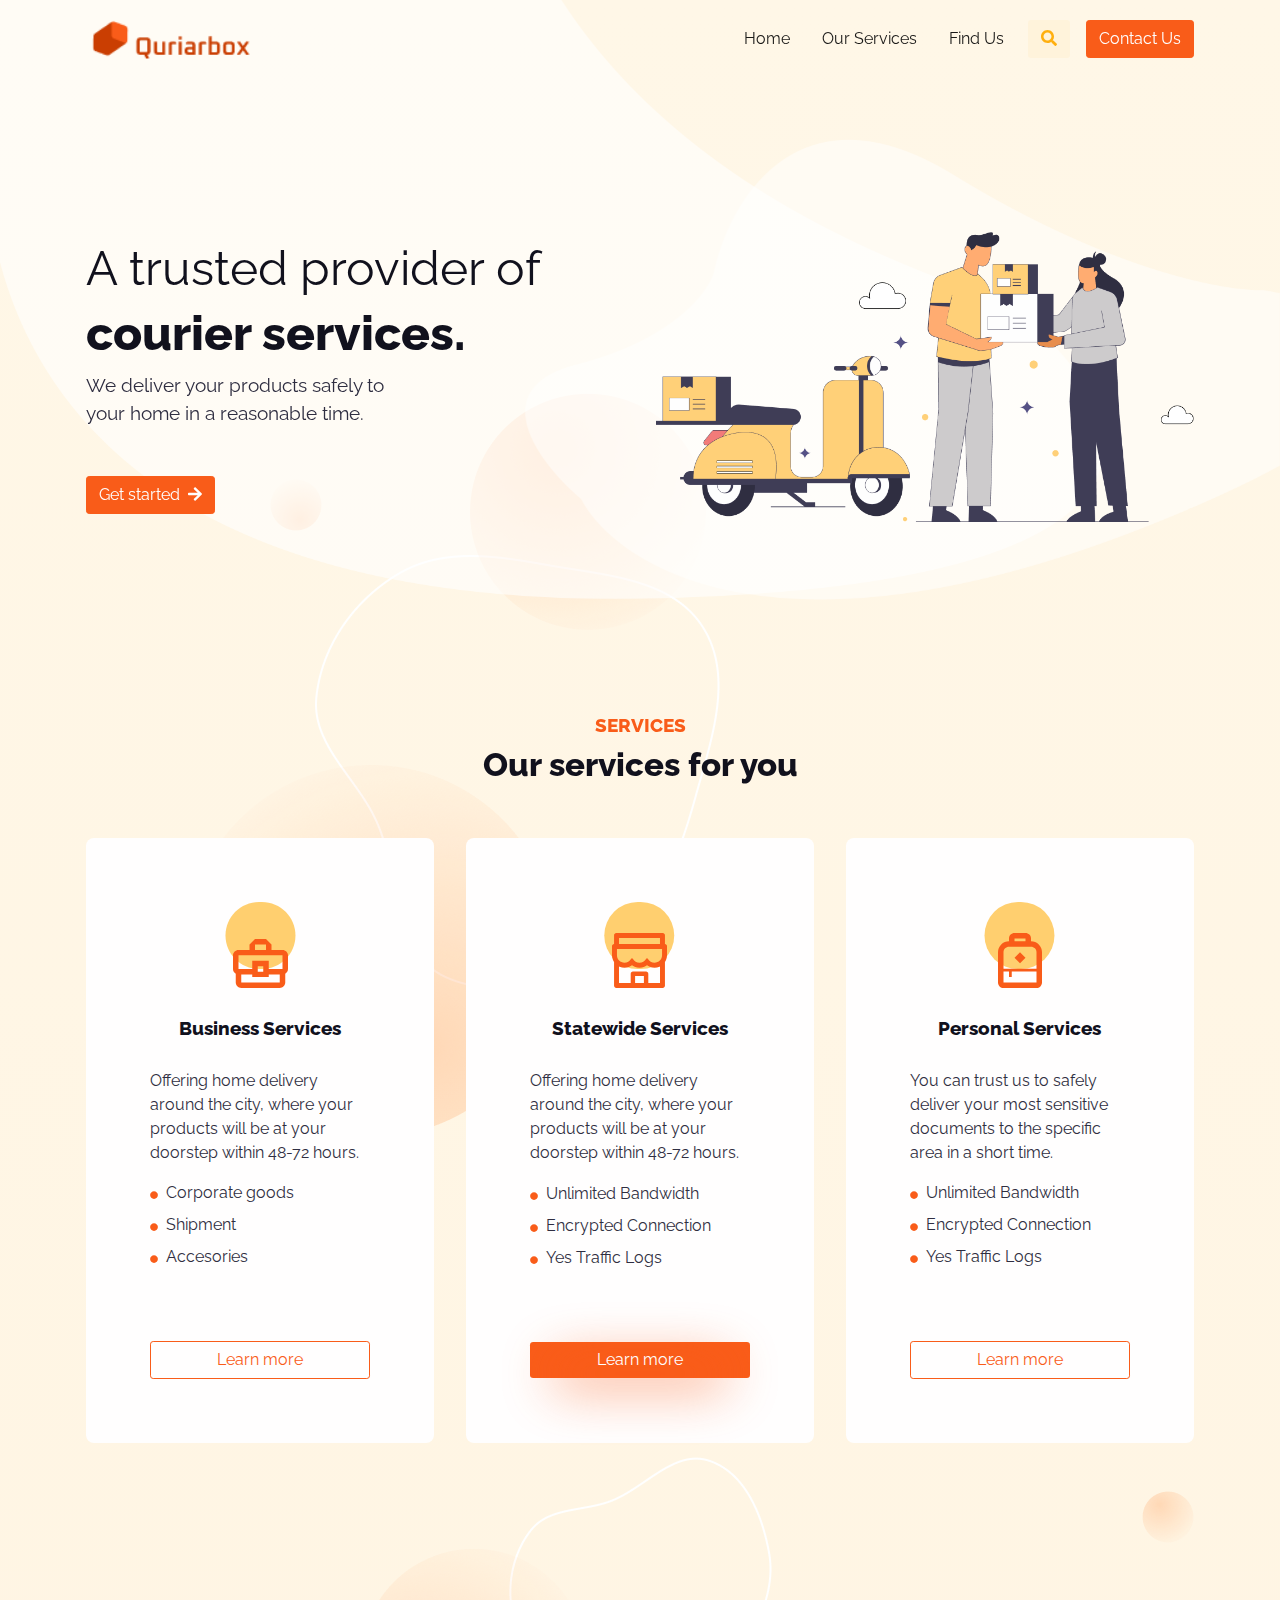
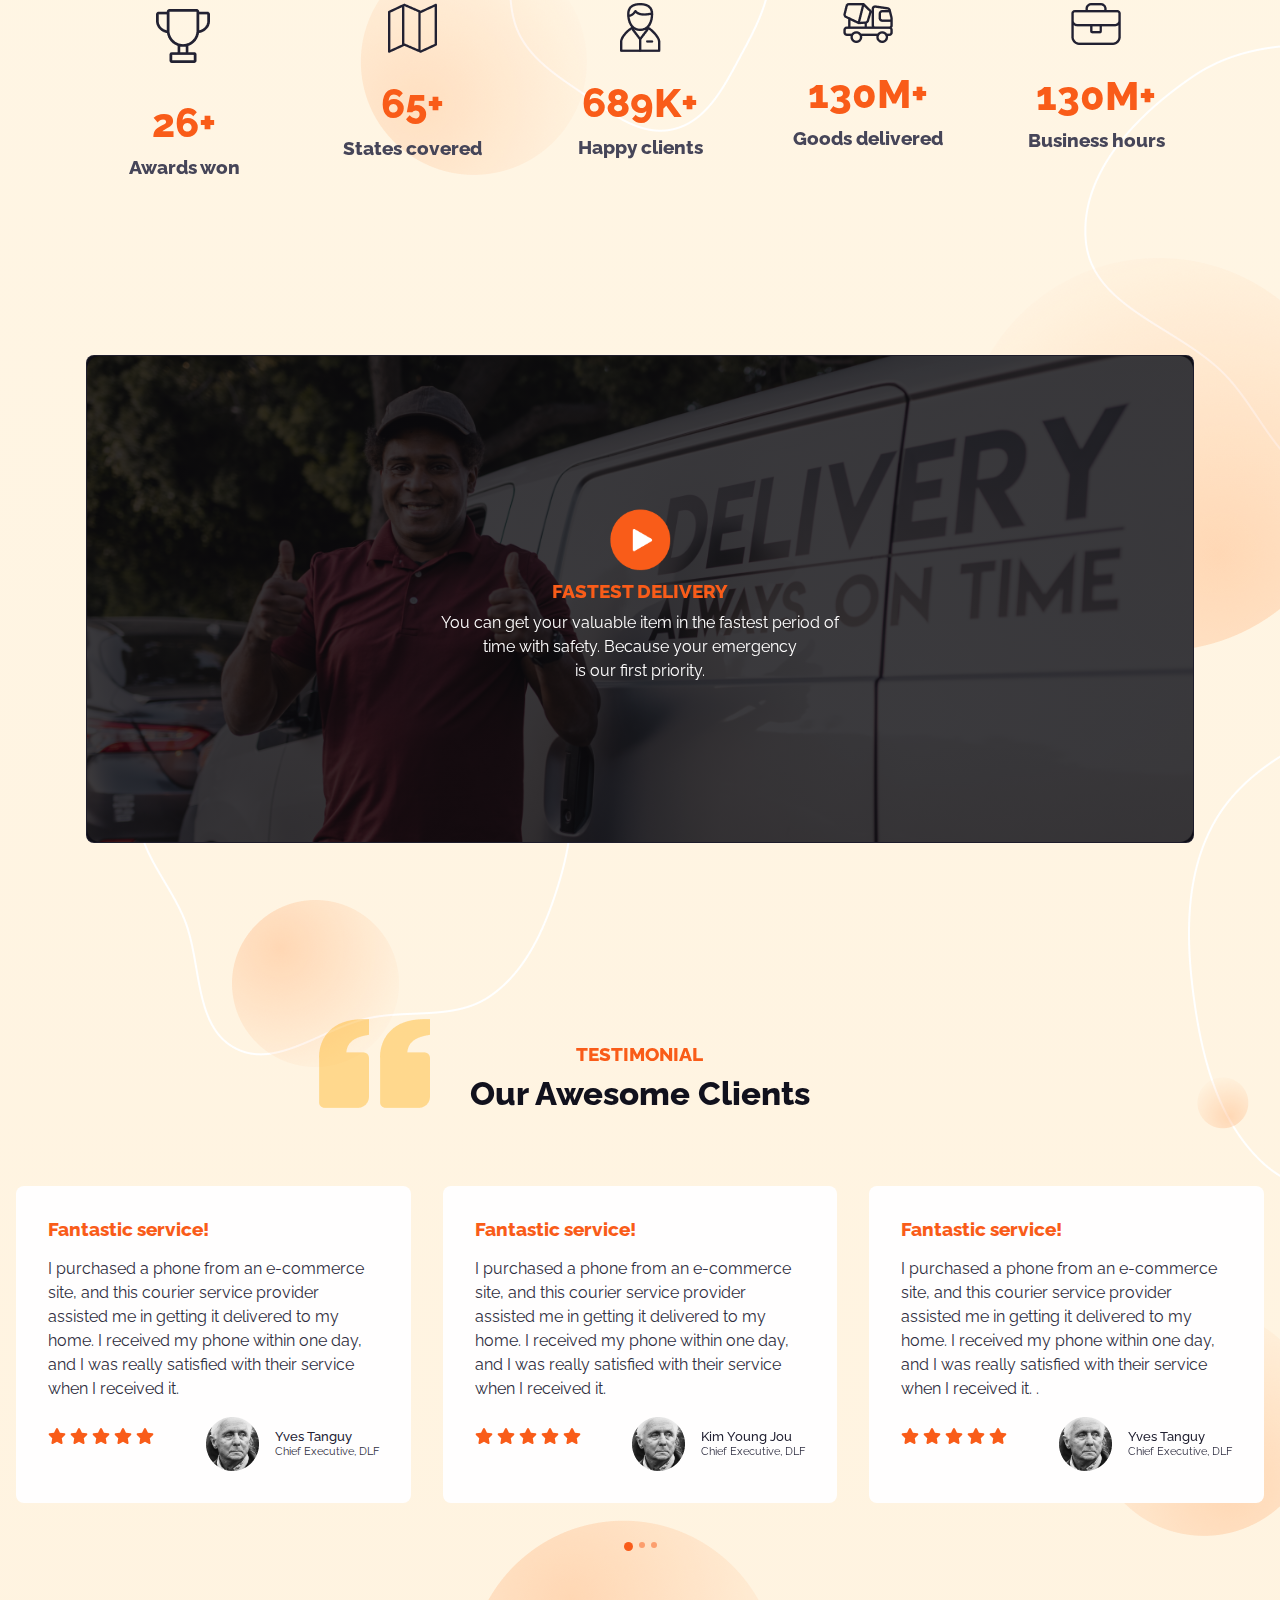
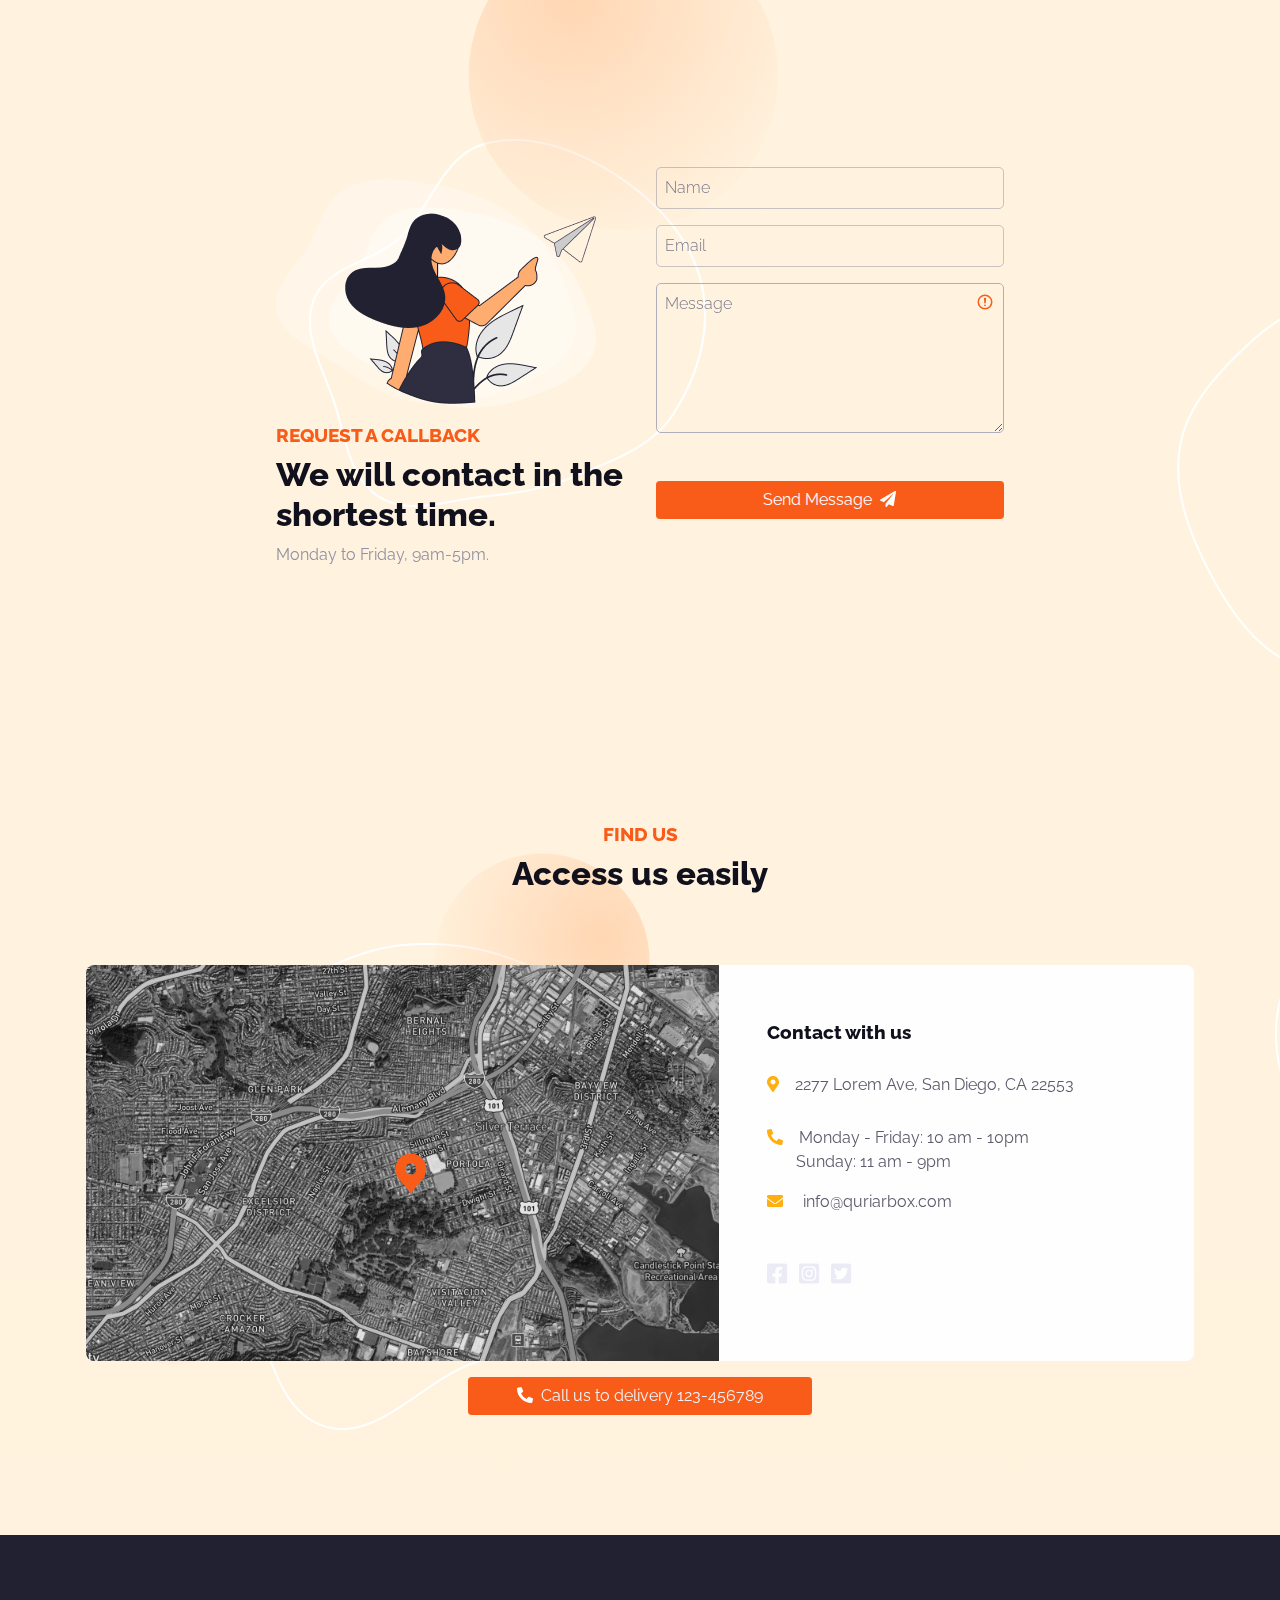
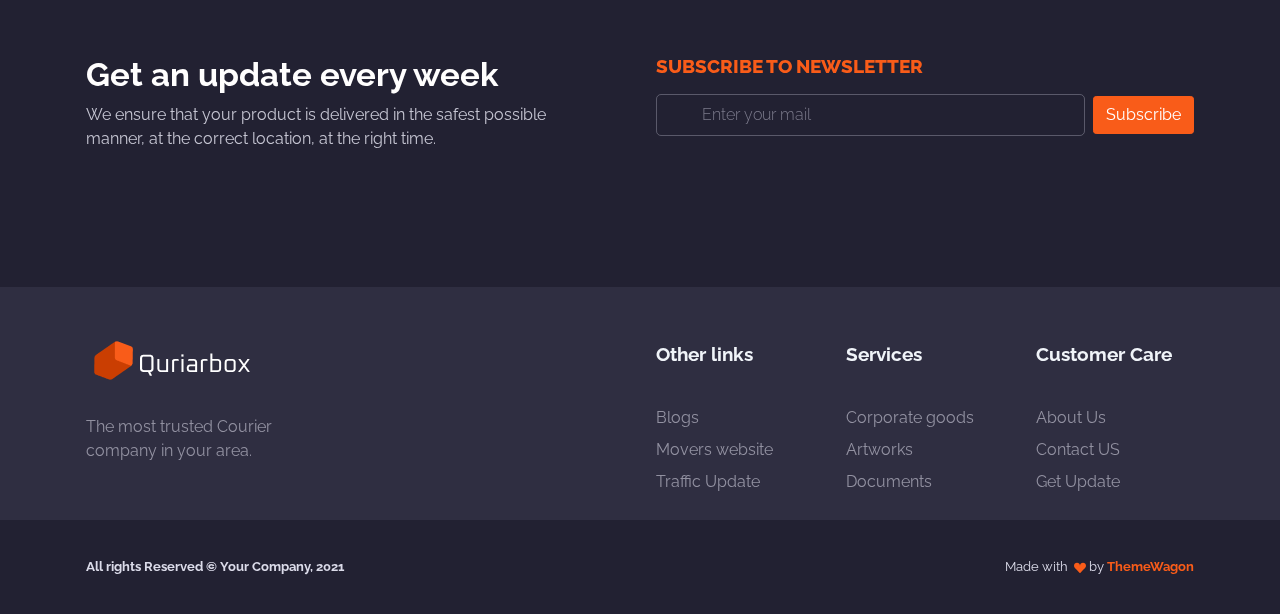
==== index.html @ c61509a2 "push" ====
<!DOCTYPE html>
<html lang="en-US" dir="ltr">

  <head>
    <meta charset="utf-8">
    <meta http-equiv="X-UA-Compatible" content="IE=edge">
    <meta name="viewport" content="width=device-width, initial-scale=1">


    <!-- ===============================================-->
    <!--    Document Title-->
    <!-- ===============================================-->
    <title>courier | Landing, Responsive &amp; Business Templatee</title>


    <!-- ===============================================-->
    <!--    Favicons-->
    <!-- ===============================================-->
    <link rel="apple-touch-icon" sizes="180x180" href="assets/img/favicons/apple-touch-icon.png">
    <link rel="icon" type="image/png" sizes="32x32" href="assets/img/favicons/favicon-32x32.png">
    <link rel="icon" type="image/png" sizes="16x16" href="assets/img/favicons/favicon-16x16.png">
    <link rel="shortcut icon" type="image/x-icon" href="assets/img/favicons/favicon.ico">
    <link rel="manifest" href="assets/img/favicons/manifest.json">
    <meta name="msapplication-TileImage" content="assets/img/favicons/mstile-150x150.png">
    <meta name="theme-color" content="#ffffff">


    <!-- ===============================================-->
    <!--    Stylesheets-->
    <!-- ===============================================-->
    <link href="assets/css/theme.css" rel="stylesheet" />

  </head>


  <body>

    <!-- ===============================================-->
    <!--    Main Content-->
    <!-- ===============================================-->
    <main class="main" id="top">
      <nav class="navbar navbar-expand-lg navbar-light fixed-top py-3 d-block" data-navbar-on-scroll="data-navbar-on-scroll">
        <div class="container"><a class="navbar-brand" href="index.html"><img src="assets/img/gallery/logo.png" height="45" alt="logo" /></a>
          <button class="navbar-toggler" type="button" data-bs-toggle="collapse" data-bs-target="#navbarSupportedContent" aria-controls="navbarSupportedContent" aria-expanded="false" aria-label="Toggle navigation"><span class="navbar-toggler-icon"> </span></button>
          <div class="collapse navbar-collapse border-top border-lg-0 mt-4 mt-lg-0" id="navbarSupportedContent">
            <ul class="navbar-nav ms-auto pt-2 pt-lg-0 font-base">
              <li class="nav-item px-2"><a class="nav-link" aria-current="page" href="index.html">Home</a></li>
              <li class="nav-item px-2"><a class="nav-link" href="#services">Our Services</a></li>
              <li class="nav-item px-2"><a class="nav-link" href="#findUs">Find Us</a></li>
            </ul>
            <div class="dropdown d-none d-lg-block">
              <button class="btn bg-soft-warning ms-2" id="dropdownMenuButton1" type="submit" data-bs-toggle="dropdown" aria-expanded="false"><i class="fas fa-search text-warning"></i></button>
              <div class="dropdown-menu dropdown-menu-lg-end p-0 rounded" aria-labelledby="dropdownMenuButton1" style="top:55px">
                <form>
                  <input class="form-control border-200" type="search" placeholder="Search" aria-label="Search" style="background:#FDF1DF;" />
                </form>
              </div>
            </div><a class="btn btn-primary order-1 order-lg-0 ms-lg-3" href="#!">Contact Us</a>
            <form class="d-flex my-3 d-block d-lg-none">
              <input class="form-control me-2 border-200 bg-light" type="search" placeholder="Search" aria-label="Search" />
              <button class="btn btn-outline-primary" type="submit">Search</button>
            </form>
          </div>
        </div>
      </nav>
      <section class="py-xxl-10 pb-0" id="home">
        <div class="bg-holder bg-size" style="background-image:url(assets/img/gallery/hero-header-bg.png);background-position:top center;background-size:cover;">
        </div>
        <!--/.bg-holder-->

        <div class="container">
          <div class="row align-items-center">
            <div class="col-md-5 col-xl-6 col-xxl-7 order-0 order-md-1 text-end"><img class="pt-7 pt-md-0 w-100" src="assets/img/illustrations/hero.png" alt="hero-header" /></div>
            <div class="col-md-75 col-xl-6 col-xxl-5 text-md-start text-center py-8">
              <h1 class="fw-normal fs-6 fs-xxl-7">A trusted provider of </h1>
              <h1 class="fw-bolder fs-6 fs-xxl-7 mb-2">courier services.</h1>
              <p class="fs-1 mb-5">We deliver your products safely to <br />your home in a reasonable time. </p><a class="btn btn-primary me-2" href="#!" role="button">Get started<i class="fas fa-arrow-right ms-2"></i></a>
            </div>
          </div>
        </div>
      </section>


      <!-- ============================================-->
      <!-- <section> begin ============================-->
      <section class="py-7" id="services" container-xl="container-xl">

        <div class="container">
          <div class="row justify-content-center">
            <div class="col-md-8 col-lg-5 text-center mb-3">
              <h5 class="text-danger">SERVICES</h5>
              <h2>Our services for you</h2>
            </div>
          </div>
          <div class="row h-100 justify-content-center">
            <div class="col-md-4 pt-4 px-md-2 px-lg-3">
              <div class="card h-100 px-lg-5 card-span">
                <div class="card-body d-flex flex-column justify-content-around">
                  <div class="text-center pt-5"><img class="img-fluid" src="assets/img/icons/services-1.svg" alt="..." />
                    <h5 class="my-4">Business Services</h5>
                  </div>
                  <p>Offering home delivery around the city, where your products will be at your doorstep within 48-72 hours.</p>
                  <ul class="list-unstyled">
                    <li class="mb-2"><span class="me-2"><i class="fas fa-circle text-primary" style="font-size:.5rem"></i></span>Corporate goods
                    </li>
                    <li class="mb-2"><span class="me-2"><i class="fas fa-circle text-primary" style="font-size:.5rem"></i></span>Shipment
                    </li>
                    <li class="mb-2"><span class="me-2"><i class="fas fa-circle text-primary" style="font-size:.5rem"></i></span>Accesories
                    </li>
                  </ul>
                  <div class="text-center my-5">
                    <div class="d-grid">
                      <button class="btn btn-outline-danger" type="submit">Learn more </button>
                    </div>
                  </div>
                </div>
              </div>
            </div>
            <div class="col-md-4 pt-4 px-md-2 px-lg-3">
              <div class="card h-100 px-lg-5 card-span">
                <div class="card-body d-flex flex-column justify-content-around">
                  <div class="text-center pt-5"><img class="img-fluid" src="assets/img/icons/services-2.svg" alt="..." />
                    <h5 class="my-4">Statewide Services</h5>
                  </div>
                  <p>Offering home delivery around the city, where your products will be at your doorstep within 48-72 hours.</p>
                  <ul class="list-unstyled">
                    <li class="mb-2"><span class="me-2"><i class="fas fa-circle text-primary" style="font-size:.5rem"></i></span>Unlimited Bandwidth
                    </li>
                    <li class="mb-2"><span class="me-2"><i class="fas fa-circle text-primary" style="font-size:.5rem"></i></span>Encrypted Connection
                    </li>
                    <li class="mb-2"><span class="me-2"><i class="fas fa-circle text-primary" style="font-size:.5rem"></i></span>Yes Traffic Logs
                    </li>
                  </ul>
                  <div class="text-center my-5">
                    <div class="d-grid">
                      <button class="btn btn-danger hover-top btn-glow border-0" type="submit">Learn more</button>
                    </div>
                  </div>
                </div>
              </div>
            </div>
            <div class="col-md-4 pt-4 px-md-2 px-lg-3">
              <div class="card h-100 px-lg-5 card-span">
                <div class="card-body d-flex flex-column justify-content-around">
                  <div class="text-center pt-5"><img class="img-fluid" src="assets/img/icons/services-3.svg" alt="..." />
                    <h5 class="my-4">Personal Services</h5>
                  </div>
                  <p>You can trust us to safely deliver your most sensitive documents to the specific area in a short time.</p>
                  <ul class="list-unstyled">
                    <li class="mb-2"><span class="me-2"><i class="fas fa-circle text-primary" style="font-size:.5rem"></i></span>Unlimited Bandwidth
                    </li>
                    <li class="mb-2"><span class="me-2"><i class="fas fa-circle text-primary" style="font-size:.5rem"></i></span>Encrypted Connection
                    </li>
                    <li class="mb-2"><span class="me-2"><i class="fas fa-circle text-primary" style="font-size:.5rem"></i></span>Yes Traffic Logs
                    </li>
                  </ul>
                  <div class="text-center my-5">
                    <div class="d-grid">
                      <button class="btn btn-outline-danger" type="submit">Learn more </button>
                    </div>
                  </div>
                </div>
              </div>
            </div>
          </div>
        </div>
        <!-- end of .container-->

      </section>
      <!-- <section> close ============================-->
      <!-- ============================================-->




      <!-- ============================================-->
      <!-- <section> begin ============================-->
      <section class="pt-7 pb-0">

        <div class="container">
          <div class="row">
            <div class="col-6 col-lg mb-5">
              <div class="text-center"><img src="assets/img/icons/awards.png" alt="..." />
                <h1 class="text-primary mt-4">26+</h1>
                <h5 class="text-800">Awards won</h5>
              </div>
            </div>
            <div class="col-6 col-lg mb-5">
              <div class="text-center"><img src="assets/img/icons/states.png" alt="..." />
                <h1 class="text-primary mt-4">65+</h1>
                <h5 class="text-800">States covered</h5>
              </div>
            </div>
            <div class="col-6 col-lg mb-5">
              <div class="text-center"><img src="assets/img/icons/clients.png" alt="..." />
                <h1 class="text-primary mt-4">689K+</h1>
                <h5 class="text-800">Happy clients</h5>
              </div>
            </div>
            <div class="col-6 col-lg mb-5">
              <div class="text-center"><img src="assets/img/icons/goods.png" alt="..." />
                <h1 class="text-primary mt-4">130M+</h1>
                <h5 class="text-800">Goods delivered</h5>
              </div>
            </div>
            <div class="col-6 col-lg mb-5">
              <div class="text-center"><img src="assets/img/icons/business.png" alt="..." />
                <h1 class="text-primary mt-4">130M+</h1>
                <h5 class="text-800">Business hours</h5>
              </div>
            </div>
          </div>
        </div>
        <!-- end of .container-->

      </section>
      <!-- <section> close ============================-->
      <!-- ============================================-->




      <!-- ============================================-->
      <!-- <section> begin ============================-->
      <section>

        <div class="container">
          <div class="row">
            <div class="col-12">
              <div class="card bg-dark text-white py-4 py-sm-0"><img class="w-100" src="assets/img/gallery/video.png" alt="video" />
                <div class="card-img-overlay bg-dark-gradient d-flex flex-column flex-center"><img src="assets/img/icons/play.png" width="80" alt="play" />
                  <h5 class="text-primary">FASTEST DELIVERY</h5>
                  <p class="text-center">You can get your valuable item in the fastest period of<br class="d-none d-sm-block" />time with safety. Because your emergency<br class="d-none d-sm-block" />is our first priority.</p><a class="stretched-link" href="#" data-bs-toggle="modal" data-bs-target="#exampleModal"></a>
                  <div class="modal fade" id="exampleModal" tabindex="-1" aria-labelledby="exampleModalLabel" aria-hidden="true">
                    <div class="modal-dialog modal-lg modal-dialog-centered">
                      <div class="modal-content overflow-hidden">
                        <div class="modal-header p-0">
                          <div class="ratio ratio-16x9" id="exampleModalLabel">
                            <iframe src="https://www.youtube.com/embed/TlcP2aTOp-Q" title="YouTube video" allowfullscreen="allowfullscreen"></iframe>
                          </div>
                        </div>
                        <div class="modal-footer">
                          <button class="btn btn-primary" type="button" data-bs-dismiss="modal">Close</button>
                        </div>
                      </div>
                    </div>
                  </div>
                </div>
              </div>
            </div>
          </div>
        </div>
        <!-- end of .container-->

      </section>
      <!-- <section> close ============================-->
      <!-- ============================================-->




      <!-- ============================================-->
      <!-- <section> begin ============================-->
      <section class="py-7">

        <div class="container-fluid">
          <div class="row flex-center">
            <div class="bg-holder bg-size" style="background-image:url(assets/img/gallery/quote.png);background-position:top;background-size:auto;margin-left:-270px;margin-top:-45px;">
            </div>
            <!--/.bg-holder-->

            <div class="col-md-8 col-lg-5 text-center">
              <h5 class="text-danger">TESTIMONIAL</h5>
              <h2>Our Awesome Clients</h2>
            </div>
          </div>
          <div class="carousel slide pt-6" id="carouselExampleDark" data-bs-ride="carousel">
            <div class="carousel-inner">
              <div class="carousel-item active" data-bs-interval="10000">
                <div class="row h-100">
                  <div class="col-md-4 mb-3 mb-md-0">
                    <div class="card h-100 card-span p-3">
                      <div class="card-body">
                        <h5 class="mb-0 text-primary">Fantastic service!</h5>
                        <p class="card-text pt-3">I purchased a phone from an e-commerce site, and this courier service provider assisted me in getting it delivered to my home. I received my phone within one day, and I was really satisfied with their service when I received it. </p>
                        <div class="d-xl-flex justify-content-between align-items-center">
                          <div class="d-flex align-items-center mb-3"><i class="fas fa-star text-primary me-1"></i><i class="fas fa-star text-primary me-1"></i><i class="fas fa-star text-primary me-1"></i><i class="fas fa-star text-primary me-1"></i><i class="fas fa-star text-primary me-1"></i></div>
                          <div class="d-flex align-items-center"><img class="img-fluid" src="assets/img/icons/avatar.png" alt="" />
                            <div class="flex-1 ms-3">
                              <h6 class="mb-0 fs--1 text-1000 fw-medium">Yves Tanguy</h6>
                              <p class="fs--2 fw-normal mb-0">Chief Executive, DLF</p>
                            </div>
                          </div>
                        </div>
                      </div>
                    </div>
                  </div>
                  <div class="col-md-4 mb-3 mb-md-0">
                    <div class="card h-100 card-span p-3">
                      <div class="card-body">
                        <h5 class="mb-0 text-primary">Fantastic service!</h5>
                        <p class="card-text pt-3">I purchased a phone from an e-commerce site, and this courier service provider assisted me in getting it delivered to my home. I received my phone within one day, and I was really satisfied with their service when I received it.</p>
                        <div class="d-xl-flex justify-content-between align-items-center">
                          <div class="d-flex align-items-center mb-3"><i class="fas fa-star text-primary me-1"></i><i class="fas fa-star text-primary me-1"></i><i class="fas fa-star text-primary me-1"></i><i class="fas fa-star text-primary me-1"></i><i class="fas fa-star text-primary me-1"></i></div>
                          <div class="d-flex align-items-center"><img class="img-fluid" src="assets/img/icons/avatar.png" alt="" />
                            <div class="flex-1 ms-3">
                              <h6 class="mb-0 fs--1 text-1000 fw-medium">Kim Young Jou</h6>
                              <p class="fs--2 fw-normal mb-0">Chief Executive, DLF</p>
                            </div>
                          </div>
                        </div>
                      </div>
                    </div>
                  </div>
                  <div class="col-md-4 mb-3 mb-md-0">
                    <div class="card h-100 card-span p-3">
                      <div class="card-body">
                        <h5 class="mb-0 text-primary">Fantastic service!</h5>
                        <p class="card-text pt-3">I purchased a phone from an e-commerce site, and this courier service provider assisted me in getting it delivered to my home. I received my phone within one day, and I was really satisfied with their service when I received it. .</p>
                        <div class="d-xl-flex justify-content-between align-items-center">
                          <div class="d-flex align-items-center mb-3"><i class="fas fa-star text-primary me-1"></i><i class="fas fa-star text-primary me-1"></i><i class="fas fa-star text-primary me-1"></i><i class="fas fa-star text-primary me-1"></i><i class="fas fa-star text-primary me-1"></i></div>
                          <div class="d-flex align-items-center"><img class="img-fluid" src="assets/img/icons/avatar.png" alt="" />
                            <div class="flex-1 ms-3">
                              <h6 class="mb-0 fs--1 text-1000 fw-medium">Yves Tanguy</h6>
                              <p class="fs--2 fw-normal mb-0">Chief Executive, DLF</p>
                            </div>
                          </div>
                        </div>
                      </div>
                    </div>
                  </div>
                </div>
              </div>
              <div class="carousel-item" data-bs-interval="2000">
                <div class="row h-100">
                  <div class="col-md-4 mb-3 mb-md-0">
                    <div class="card h-100 card-span p-3">
                      <div class="card-body">
                        <h5 class="mb-0 text-primary">Fantastic service!</h5>
                        <p class="card-text pt-3">I purchased a phone from an e-commerce site, and this courier service provider assisted me in getting it delivered to my home. I received my phone within one day, and I was really satisfied with their service when I received it. </p>
                        <div class="d-xl-flex justify-content-between align-items-center">
                          <div class="d-flex align-items-center mb-3"><i class="fas fa-star text-primary me-1"></i><i class="fas fa-star text-primary me-1"></i><i class="fas fa-star text-primary me-1"></i><i class="fas fa-star text-primary me-1"></i><i class="fas fa-star text-primary me-1"></i></div>
                          <div class="d-flex align-items-center"><img class="img-fluid" src="assets/img/icons/avatar.png" alt="" />
                            <div class="flex-1 ms-3">
                              <h6 class="mb-0 fs--1 text-1000 fw-medium">Yves Tanguy</h6>
                              <p class="fs--2 fw-normal mb-0">Chief Executive, DLF</p>
                            </div>
                          </div>
                        </div>
                      </div>
                    </div>
                  </div>
                  <div class="col-md-4 mb-3 mb-md-0">
                    <div class="card h-100 card-span p-3">
                      <div class="card-body">
                        <h5 class="mb-0 text-primary">Fantastic service!</h5>
                        <p class="card-text pt-3">I purchased a phone from an e-commerce site, and this courier service provider assisted me in getting it delivered to my home. I received my phone within one day, and I was really satisfied with their service when I received it. </p>
                        <div class="d-xl-flex justify-content-between align-items-center">
                          <div class="d-flex align-items-center mb-3"><i class="fas fa-star text-primary me-1"></i><i class="fas fa-star text-primary me-1"></i><i class="fas fa-star text-primary me-1"></i><i class="fas fa-star text-primary me-1"></i><i class="fas fa-star text-primary me-1"></i></div>
                          <div class="d-flex align-items-center"><img class="img-fluid" src="assets/img/icons/avatar.png" alt="" />
                            <div class="flex-1 ms-3">
                              <h6 class="mb-0 fs--1 text-1000 fw-medium">Kim Young Jou</h6>
                              <p class="fs--2 fw-normal mb-0">Chief Executive, DLF</p>
                            </div>
                          </div>
                        </div>
                      </div>
                    </div>
                  </div>
                  <div class="col-md-4 mb-3 mb-md-0">
                    <div class="card h-100 card-span p-3">
                      <div class="card-body">
                        <h5 class="mb-0 text-primary">Fantastic service!</h5>
                        <p class="card-text pt-3">I purchased a phone from an e-commerce site, and this courier service provider assisted me in getting it delivered to my home. I received my phone within one day, and I was really satisfied with their service when I received it. .</p>
                        <div class="d-xl-flex justify-content-between align-items-center">
                          <div class="d-flex align-items-center mb-3"><i class="fas fa-star text-primary me-1"></i><i class="fas fa-star text-primary me-1"></i><i class="fas fa-star text-primary me-1"></i><i class="fas fa-star text-primary me-1"></i><i class="fas fa-star text-primary me-1"></i></div>
                          <div class="d-flex align-items-center"><img class="img-fluid" src="assets/img/icons/avatar.png" alt="" />
                            <div class="flex-1 ms-3">
                              <h6 class="mb-0 fs--1 text-1000 fw-medium">Yves Tanguy</h6>
                              <p class="fs--2 fw-normal mb-0">Chief Executive, DLF</p>
                            </div>
                          </div>
                        </div>
                      </div>
                    </div>
                  </div>
                </div>
              </div>
              <div class="carousel-item">
                <div class="row h-100">
                  <div class="col-md-4 mb-3 mb-md-0">
                    <div class="card h-100 card-span p-3">
                      <div class="card-body">
                        <h5 class="mb-0 text-primary">Fantastic service!</h5>
                        <p class="card-text pt-3">I purchased a phone from an e-commerce site, and this courier service provider assisted me in getting it delivered to my home. I received my phone within one day, and I was really satisfied with their service when I received it. </p>
                        <div class="d-xl-flex justify-content-between align-items-center">
                          <div class="d-flex align-items-center mb-3"><i class="fas fa-star text-primary me-1"></i><i class="fas fa-star text-primary me-1"></i><i class="fas fa-star text-primary me-1"></i><i class="fas fa-star text-primary me-1"></i><i class="fas fa-star text-primary me-1"></i></div>
                          <div class="d-flex align-items-center"><img class="img-fluid" src="assets/img/icons/avatar.png" alt="" />
                            <div class="flex-1 ms-3">
                              <h6 class="mb-0 fs--1 text-1000 fw-medium">Yves Tanguy</h6>
                              <p class="fs--2 fw-normal mb-0">Chief Executive, DLF</p>
                            </div>
                          </div>
                        </div>
                      </div>
                    </div>
                  </div>
                  <div class="col-md-4 mb-3 mb-md-0">
                    <div class="card h-100 card-span p-3">
                      <div class="card-body">
                        <h5 class="mb-0 text-primary">Fantastic service!</h5>
                        <p class="card-text pt-3">“I purchased a phone from an e-commerce site, and this courier service provider assisted me in getting it delivered to my home. I received my phone within one day, and I was really satisfied with their service when I received it. </p>
                        <div class="d-xl-flex justify-content-between align-items-center">
                          <div class="d-flex align-items-center mb-3"><i class="fas fa-star text-primary me-1"></i><i class="fas fa-star text-primary me-1"></i><i class="fas fa-star text-primary me-1"></i><i class="fas fa-star text-primary me-1"></i><i class="fas fa-star text-primary me-1"></i></div>
                          <div class="d-flex align-items-center"><img class="img-fluid" src="assets/img/icons/avatar.png" alt="" />
                            <div class="flex-1 ms-3">
                              <h6 class="mb-0 fs--1 text-1000 fw-medium">Kim Young Jou</h6>
                              <p class="fs--2 fw-normal mb-0">Chief Executive, DLF</p>
                            </div>
                          </div>
                        </div>
                      </div>
                    </div>
                  </div>
                  <div class="col-md-4 mb-3 mb-md-0">
                    <div class="card h-100 card-span p-3">
                      <div class="card-body">
                        <h5 class="mb-0 text-primary">Fantastic service!</h5>
                        <p class="card-text pt-3">I purchased a phone from an e-commerce site, and this courier service provider assisted me in getting it delivered to my home. I received my phone within one day, and I was really satisfied with their service when I received it. .</p>
                        <div class="d-xl-flex justify-content-between align-items-center">
                          <div class="d-flex align-items-center mb-3"><i class="fas fa-star text-primary me-1"></i><i class="fas fa-star text-primary me-1"></i><i class="fas fa-star text-primary me-1"></i><i class="fas fa-star text-primary me-1"></i><i class="fas fa-star text-primary me-1"></i></div>
                          <div class="d-flex align-items-center"><img class="img-fluid" src="assets/img/icons/avatar.png" alt="" />
                            <div class="flex-1 ms-3">
                              <h6 class="mb-0 fs--1 text-1000 fw-medium">Yves Tanguy</h6>
                              <p class="fs--2 fw-normal mb-0">Chief Executive, DLF</p>
                            </div>
                          </div>
                        </div>
                      </div>
                    </div>
                  </div>
                </div>
              </div>
            </div>
            <div class="row px-3 px-md-0 mt-6">
              <div class="col-12 position-relative">
                <ol class="carousel-indicators">
                  <li class="active" data-bs-target="#carouselExampleDark" data-bs-slide-to="0"></li>
                  <li data-bs-target="#carouselExampleDark" data-bs-slide-to="1"></li>
                  <li data-bs-target="#carouselExampleDark" data-bs-slide-to="2"></li>
                </ol>
              </div>
            </div>
          </div>
        </div>
        <!-- end of .container-->

      </section>
      <!-- <section> close ============================-->
      <!-- ============================================-->




      <!-- ============================================-->
      <!-- <section> begin ============================-->
      <section>

        <div class="container">
          <div class="row justify-content-center">
            <div class="col-md-6 col-lg-5 col-xl-4"><img src="assets/img/illustrations/callback.png" alt="..." />
              <h5 class="text-danger">REQUEST A CALLBACK</h5>
              <h2>We will contact in the shortest time.</h2>
              <p class="text-muted">Monday to Friday, 9am-5pm.</p>
            </div>
            <div class="col-md-6 col-lg-5 col-xl-4">
              <form class="row">
                <div class="mb-3">
                  <label class="form-label visually-hidden" for="inputName">Name</label>
                  <input class="form-control form-quriar-control" id="inputName" type="text" placeholder="Name" />
                </div>
                <div class="mb-3">
                  <label class="form-label visually-hidden" for="inputEmail">Another label</label>
                  <input class="form-control form-quriar-control" id="inputEmail" type="email" placeholder="Email" />
                </div>
                <div class="mb-5">
                  <label class="form-label visually-hidden" for="validationTextarea">Message</label>
                  <textarea class="form-control form-quriar-control is-invalid border-400" id="validationTextarea" placeholder="Message" style="height: 150px" required="required"></textarea>
                </div>
                <div class="d-grid">
                  <button class="btn btn-primary" type="submit">Send Message<i class="fas fa-paper-plane ms-2"></i></button>
                </div>
              </form>
            </div>
          </div>
        </div>
        <!-- end of .container-->

      </section>
      <!-- <section> close ============================-->
      <!-- ============================================-->




      <!-- ============================================-->
      <!-- <section> begin ============================-->
      <section id="findUs">

        <div class="container">
          <div class="row justify-content-center">
            <div class="col-md-8 col-lg-5 mb-6 text-center">
              <h5 class="text-danger">FIND US</h5>
              <h2>Access us easily</h2>
            </div>
            <div class="col-12">
              <div class="card card-span rounded-2 mb-3">
                <div class="row">
                  <div class="col-md-6 col-lg-7 d-flex"><img class="w-100 fit-cover rounded-md-start rounded-top rounded-md-top-0" src="assets/img/gallery/map.svg" alt="map" /></div>
                  <div class="col-md-6 col-lg-5 d-flex flex-center">
                    <div class="card-body">
                      <h5>Contact with us</h5>
                      <p class="text-700 my-4"> <i class="fas fa-map-marker-alt text-warning me-3"></i><span>2277 Lorem Ave, San Diego, CA 22553</span></p>
                      <p><i class="fas fa-phone-alt text-warning me-3"></i><span class="text-700">Monday - Friday: 10 am - 10pm<br/><span class="ps-4">Sunday: 11 am - 9pm  </span></span></p>
                      <p><i class="fas fa-envelope text-warning me-3"> </i><a class="text-700" href="mailto:vctung@outlook.com"> info@quriarbox.com</a></p>
                      <ul class="list-unstyled list-inline mt-5">
                        <li class="list-inline-item"><a class="text-decoration-none" href="#!"><i class="fab fa-facebook-square fs-2"></i></a></li>
                        <li class="list-inline-item"><a class="text-decoration-none" href="#!"><i class="fab fa-instagram-square fs-2"></i></a></li>
                        <li class="list-inline-item"><a class="text-decoration-none" href="#!"><i class="fab fa-twitter-square fs-2"></i></a></li>
                      </ul>
                    </div>
                  </div>
                </div>
              </div>
              <div class="text-center">
                <button class="btn btn-primary px-5" type="submit"><i class="fas fa-phone-alt me-2"></i><a class="text-light" href="tel:123-456789">Call us to delivery 123-456789</a></button>
              </div>
            </div>
          </div>
        </div>
        <!-- end of .container-->

      </section>
      <!-- <section> close ============================-->
      <!-- ============================================-->




      <!-- ============================================-->
      <!-- <section> begin ============================-->
      <section class="bg-1000">

        <div class="container">
          <div class="row">
            <div class="col-lg-6">
              <h2 class="fw-bold text-white">Get an update every week</h2>
              <p class="text-300">We ensure that your product is delivered in the safest possible<br />manner, at the correct location, at the right time.</p>
            </div>
            <div class="col-lg-6">
              <h5 class="text-primary mb-3">SUBSCRIBE TO NEWSLETTER </h5>
              <form class="row gx-2 gy-2 align-items-center">
                <div class="col">
                  <div class="input-group-icon">
                    <label class="visually-hidden" for="inputEmailCta">Address</label>
                    <input class="form-control input-box form-quriar-control text-light" id="inputEmailCta" type="email" placeholder="Enter your mail" />
                  </div>
                </div>
                <div class="d-grid gap-3 col-sm-auto">
                  <button class="btn btn-danger" type="submit">Subscribe</button>
                </div>
              </form>
            </div>
          </div>
        </div>
        <!-- end of .container-->

      </section>
      <!-- <section> close ============================-->
      <!-- ============================================-->




      <!-- ============================================-->
      <!-- <section> begin ============================-->
      <section class="bg-900 pb-0 pt-5">

        <div class="container">
          <div class="row">
            <div class="col-12 col-sm-12 col-lg-6 mb-4 order-0 order-sm-0"><a class="text-decoration-none" href="#"><img src="assets/img/gallery/footer-logo.png" height="51" alt="" /></a>
              <p class="text-500 my-4">The most trusted Courier<br />company in your area.</p>
            </div>
            <div class="col-6 col-sm-4 col-lg-2 mb-3 order-2 order-sm-1">
              <h5 class="lh-lg fw-bold mb-4 text-light font-sans-serif">Other links </h5>
              <ul class="list-unstyled mb-md-4 mb-lg-0">
                <li class="lh-lg"><a class="text-500" href="#!">Blogs</a></li>
                <li class="lh-lg"><a class="text-500" href="#!">Movers website</a></li>
                <li class="lh-lg"><a class="text-500" href="#!">Traffic Update</a></li>
              </ul>
            </div>
            <div class="col-6 col-sm-4 col-lg-2 mb-3 order-3 order-sm-2">
              <h5 class="lh-lg fw-bold text-light mb-4 font-sans-serif">Services</h5>
              <ul class="list-unstyled mb-md-4 mb-lg-0">
                <li class="lh-lg"><a class="text-500" href="#!">Corporate goods</a></li>
                <li class="lh-lg"><a class="text-500" href="#!">Artworks</a></li>
                <li class="lh-lg"><a class="text-500" href="#!">Documents</a></li>
              </ul>
            </div>
            <div class="col-6 col-sm-4 col-lg-2 mb-3 order-3 order-sm-2">
              <h5 class="lh-lg fw-bold text-light mb-4 font-sans-serif"> Customer Care</h5>
              <ul class="list-unstyled mb-md-4 mb-lg-0">
                <li class="lh-lg"><a class="text-500" href="#!">About Us</a></li>
                <li class="lh-lg"><a class="text-500" href="#!">Contact US</a></li>
                <li class="lh-lg"><a class="text-500" href="#!">Get Update</a></li>
              </ul>
            </div>
          </div>
        </div>
        <!-- end of .container-->

      </section>
      <!-- <section> close ============================-->
      <!-- ============================================-->




      <!-- ============================================-->
      <!-- <section> begin ============================-->
      <section class="py-0 bg-1000">

        <div class="container">
          <div class="row justify-content-md-between justify-content-evenly py-4">
            <div class="col-12 col-sm-8 col-md-6 col-lg-auto text-center text-md-start">
              <p class="fs--1 my-2 fw-bold text-200">All rights Reserved &copy; Your Company, 2021</p>
            </div>
            <div class="col-12 col-sm-8 col-md-6">
              <p class="fs--1 my-2 text-center text-md-end text-200"> Made with&nbsp;
                <svg class="bi bi-suit-heart-fill" xmlns="http://www.w3.org/2000/svg" width="12" height="12" fill="#F95C19" viewBox="0 0 16 16">
                  <path d="M4 1c2.21 0 4 1.755 4 3.92C8 2.755 9.79 1 12 1s4 1.755 4 3.92c0 3.263-3.234 4.414-7.608 9.608a.513.513 0 0 1-.784 0C3.234 9.334 0 8.183 0 4.92 0 2.755 1.79 1 4 1z"></path>
                </svg>&nbsp;by&nbsp;<a class="fw-bold text-primary" href="https://themewagon.com/" target="_blank">ThemeWagon </a>
              </p>
            </div>
          </div>
        </div>
        <!-- end of .container-->

      </section>
      <!-- <section> close ============================-->
      <!-- ============================================-->


    </main>
    <!-- ===============================================-->
    <!--    End of Main Content-->
    <!-- ===============================================-->




    <!-- ===============================================-->
    <!--    JavaScripts-->
    <!-- ===============================================-->
    <script src="vendors/@popperjs/popper.min.js"></script>
    <script src="vendors/bootstrap/bootstrap.min.js"></script>
    <script src="vendors/is/is.min.js"></script>
    <script src="https://polyfill.io/v3/polyfill.min.js?features=window.scroll"></script>
    <script src="vendors/fontawesome/all.min.js"></script>
    <script src="assets/js/theme.js"></script>

    <link href="https://fonts.googleapis.com/css2?family=Raleway:wght@200;300;400;500;600;700;800&amp;display=swap" rel="stylesheet">
  </body>

</html>
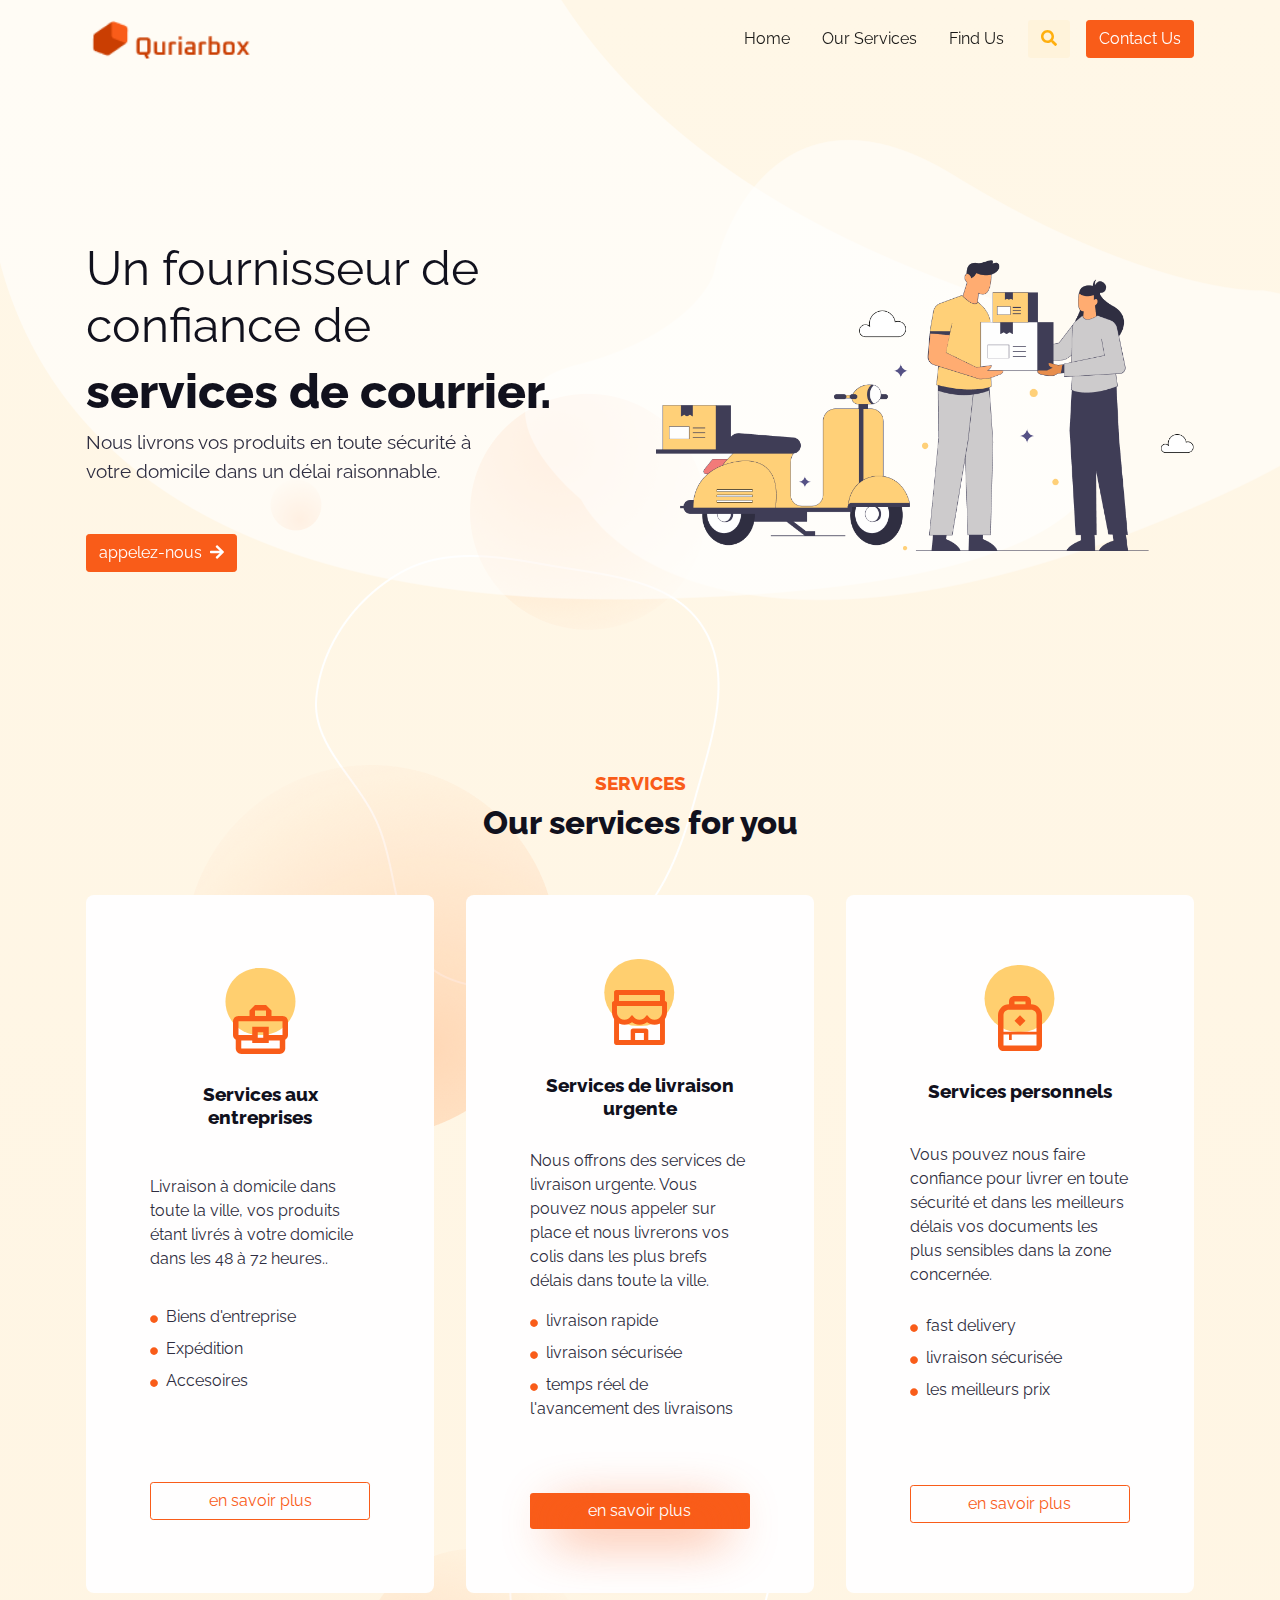
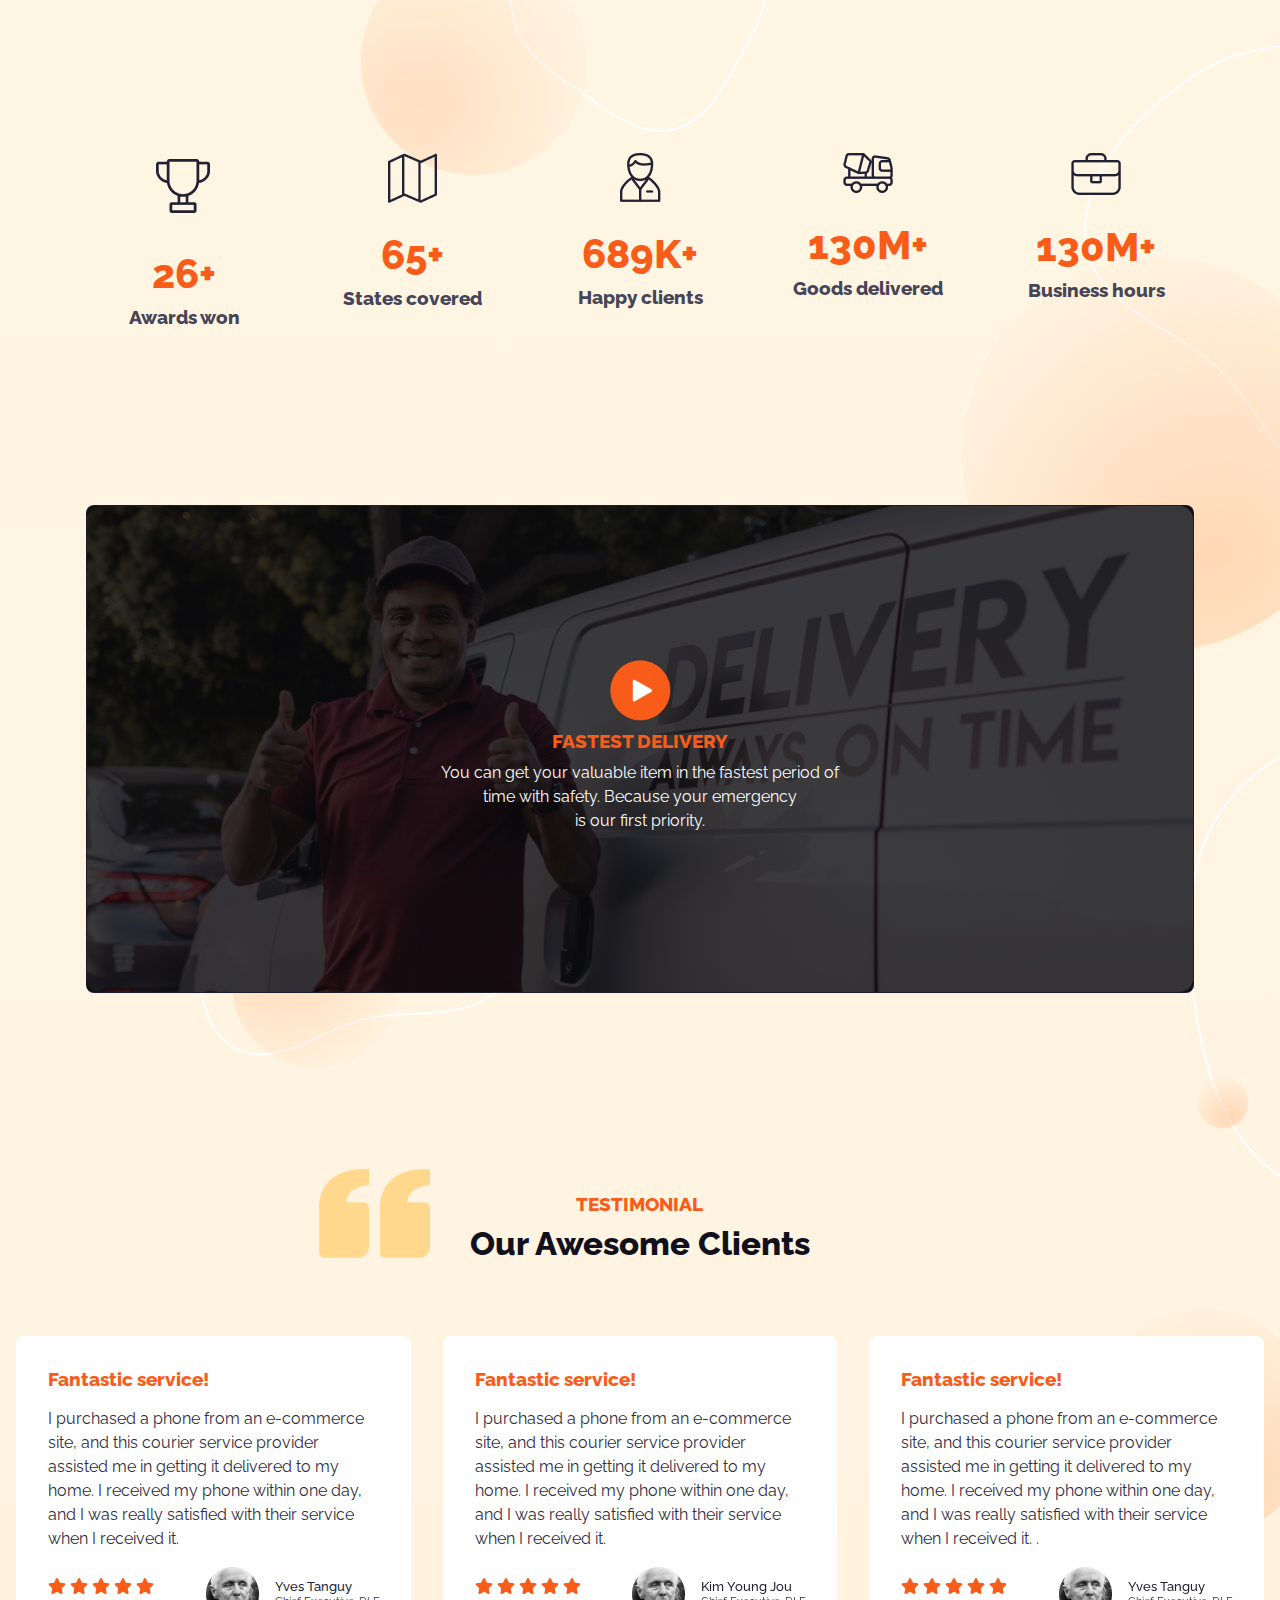
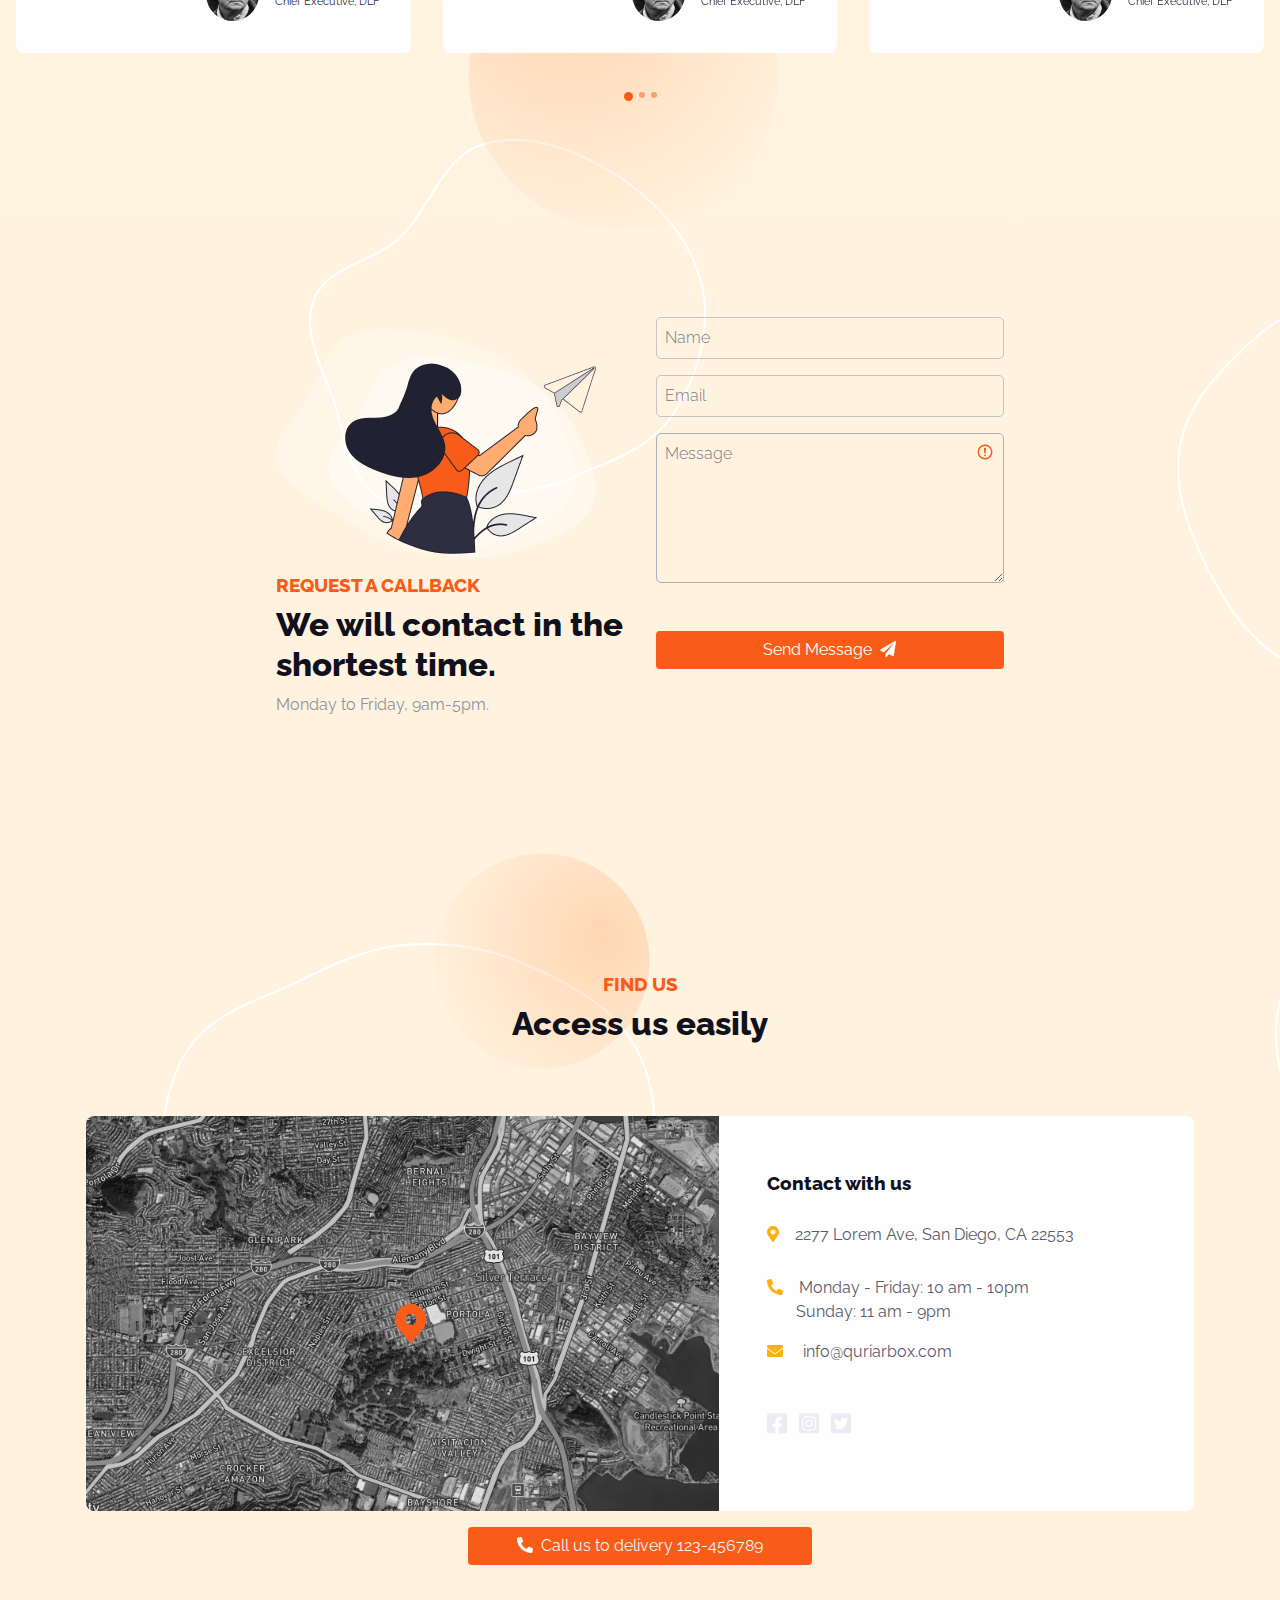
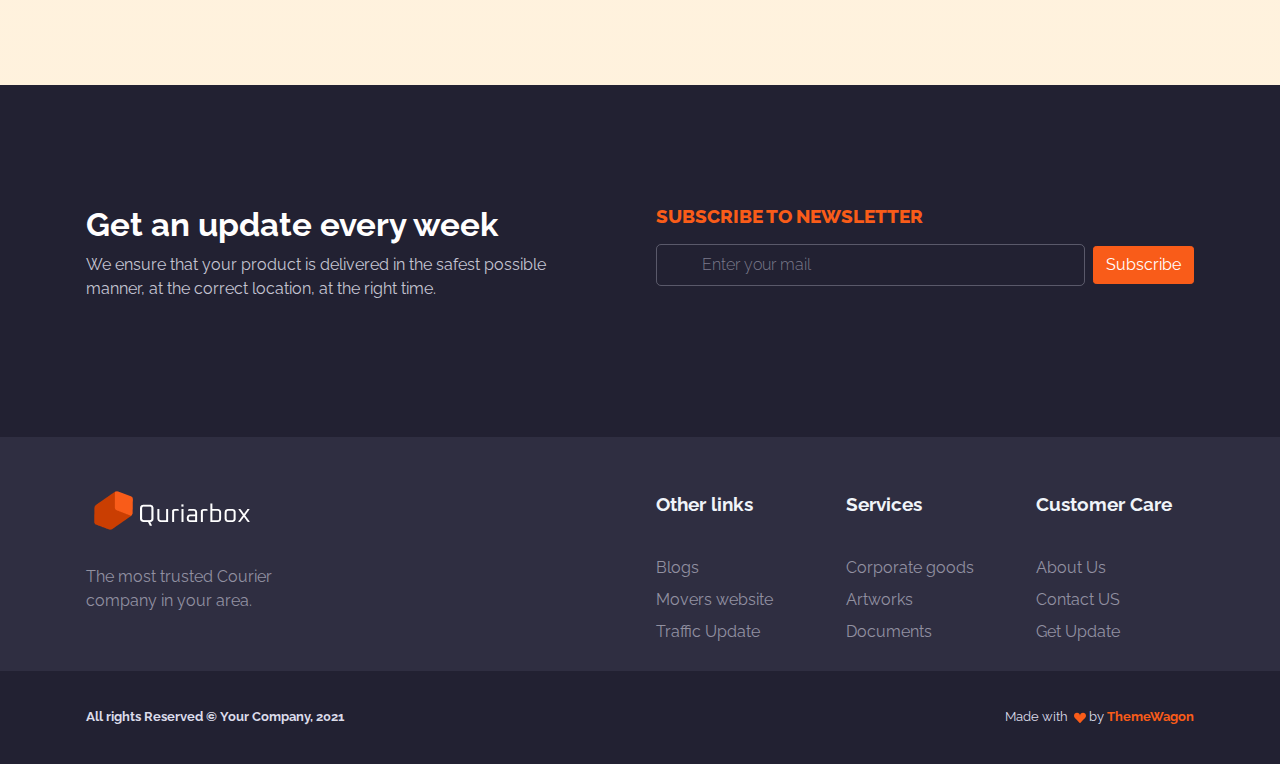
==== commit a85c61c9: "Update index.html" ====
--- a/index.html
+++ b/index.html
@@ -72,9 +72,9 @@
           <div class="row align-items-center">
             <div class="col-md-5 col-xl-6 col-xxl-7 order-0 order-md-1 text-end"><img class="pt-7 pt-md-0 w-100" src="assets/img/illustrations/hero.png" alt="hero-header" /></div>
             <div class="col-md-75 col-xl-6 col-xxl-5 text-md-start text-center py-8">
-              <h1 class="fw-normal fs-6 fs-xxl-7">A trusted provider of </h1>
-              <h1 class="fw-bolder fs-6 fs-xxl-7 mb-2">courier services.</h1>
-              <p class="fs-1 mb-5">We deliver your products safely to <br />your home in a reasonable time. </p><a class="btn btn-primary me-2" href="#!" role="button">Get started<i class="fas fa-arrow-right ms-2"></i></a>
+              <h1 class="fw-normal fs-6 fs-xxl-7">Un fournisseur de confiance de </h1>
+              <h1 class="fw-bolder fs-6 fs-xxl-7 mb-2">services de courrier.</h1>
+              <p class="fs-1 mb-5">Nous livrons vos produits en toute sécurité à <br />votre domicile dans un délai raisonnable. </p><a class="btn btn-primary me-2" href="#!" role="button">appelez-nous<i class="fas fa-arrow-right ms-2"></i></a>
             </div>
           </div>
         </div>
@@ -97,20 +97,20 @@
               <div class="card h-100 px-lg-5 card-span">
                 <div class="card-body d-flex flex-column justify-content-around">
                   <div class="text-center pt-5"><img class="img-fluid" src="assets/img/icons/services-1.svg" alt="..." />
-                    <h5 class="my-4">Business Services</h5>
-                  </div>
-                  <p>Offering home delivery around the city, where your products will be at your doorstep within 48-72 hours.</p>
+                    <h5 class="my-4">Services aux entreprises</h5>
+                  </div>
+                  <p>Livraison à domicile dans toute la ville, vos produits étant livrés à votre domicile dans les 48 à 72 heures..</p>
                   <ul class="list-unstyled">
-                    <li class="mb-2"><span class="me-2"><i class="fas fa-circle text-primary" style="font-size:.5rem"></i></span>Corporate goods
-                    </li>
-                    <li class="mb-2"><span class="me-2"><i class="fas fa-circle text-primary" style="font-size:.5rem"></i></span>Shipment
-                    </li>
-                    <li class="mb-2"><span class="me-2"><i class="fas fa-circle text-primary" style="font-size:.5rem"></i></span>Accesories
+                    <li class="mb-2"><span class="me-2"><i class="fas fa-circle text-primary" style="font-size:.5rem"></i></span>Biens d'entreprise
+                    </li>
+                    <li class="mb-2"><span class="me-2"><i class="fas fa-circle text-primary" style="font-size:.5rem"></i></span>Expédition
+                    </li>
+                    <li class="mb-2"><span class="me-2"><i class="fas fa-circle text-primary" style="font-size:.5rem"></i></span>Accesoires
                     </li>
                   </ul>
                   <div class="text-center my-5">
                     <div class="d-grid">
-                      <button class="btn btn-outline-danger" type="submit">Learn more </button>
+                      <button class="btn btn-outline-danger" type="submit">en savoir plus </button>
                     </div>
                   </div>
                 </div>
@@ -120,20 +120,20 @@
               <div class="card h-100 px-lg-5 card-span">
                 <div class="card-body d-flex flex-column justify-content-around">
                   <div class="text-center pt-5"><img class="img-fluid" src="assets/img/icons/services-2.svg" alt="..." />
-                    <h5 class="my-4">Statewide Services</h5>
-                  </div>
-                  <p>Offering home delivery around the city, where your products will be at your doorstep within 48-72 hours.</p>
+                    <h5 class="my-4">Services de livraison urgente</h5>
+                  </div>
+                  <p>Nous offrons des services de livraison urgente. Vous pouvez nous appeler sur place et nous livrerons vos colis dans les plus brefs délais dans toute la ville.</p>
                   <ul class="list-unstyled">
-                    <li class="mb-2"><span class="me-2"><i class="fas fa-circle text-primary" style="font-size:.5rem"></i></span>Unlimited Bandwidth
-                    </li>
-                    <li class="mb-2"><span class="me-2"><i class="fas fa-circle text-primary" style="font-size:.5rem"></i></span>Encrypted Connection
-                    </li>
-                    <li class="mb-2"><span class="me-2"><i class="fas fa-circle text-primary" style="font-size:.5rem"></i></span>Yes Traffic Logs
+                    <li class="mb-2"><span class="me-2"><i class="fas fa-circle text-primary" style="font-size:.5rem"></i></span>livraison rapide
+                    </li>
+                    <li class="mb-2"><span class="me-2"><i class="fas fa-circle text-primary" style="font-size:.5rem"></i></span>livraison sécurisée
+                    </li>
+                    <li class="mb-2"><span class="me-2"><i class="fas fa-circle text-primary" style="font-size:.5rem"></i></span>temps réel de l'avancement des livraisons
                     </li>
                   </ul>
                   <div class="text-center my-5">
                     <div class="d-grid">
-                      <button class="btn btn-danger hover-top btn-glow border-0" type="submit">Learn more</button>
+                      <button class="btn btn-danger hover-top btn-glow border-0" type="submit">en savoir plus</button>
                     </div>
                   </div>
                 </div>
@@ -143,20 +143,20 @@
               <div class="card h-100 px-lg-5 card-span">
                 <div class="card-body d-flex flex-column justify-content-around">
                   <div class="text-center pt-5"><img class="img-fluid" src="assets/img/icons/services-3.svg" alt="..." />
-                    <h5 class="my-4">Personal Services</h5>
-                  </div>
-                  <p>You can trust us to safely deliver your most sensitive documents to the specific area in a short time.</p>
+                    <h5 class="my-4">Services personnels</h5>
+                  </div>
+                  <p>Vous pouvez nous faire confiance pour livrer en toute sécurité et dans les meilleurs délais vos documents les plus sensibles dans la zone concernée.</p>
                   <ul class="list-unstyled">
-                    <li class="mb-2"><span class="me-2"><i class="fas fa-circle text-primary" style="font-size:.5rem"></i></span>Unlimited Bandwidth
-                    </li>
-                    <li class="mb-2"><span class="me-2"><i class="fas fa-circle text-primary" style="font-size:.5rem"></i></span>Encrypted Connection
-                    </li>
-                    <li class="mb-2"><span class="me-2"><i class="fas fa-circle text-primary" style="font-size:.5rem"></i></span>Yes Traffic Logs
+                    <li class="mb-2"><span class="me-2"><i class="fas fa-circle text-primary" style="font-size:.5rem"></i></span>fast delivery 
+                    </li>
+                    <li class="mb-2"><span class="me-2"><i class="fas fa-circle text-primary" style="font-size:.5rem"></i></span>livraison sécurisée 
+                    </li>
+                    <li class="mb-2"><span class="me-2"><i class="fas fa-circle text-primary" style="font-size:.5rem"></i></span>les meilleurs prix
                     </li>
                   </ul>
                   <div class="text-center my-5">
                     <div class="d-grid">
-                      <button class="btn btn-outline-danger" type="submit">Learn more </button>
+                      <button class="btn btn-outline-danger" type="submit">en savoir plus</button>
                     </div>
                   </div>
                 </div>
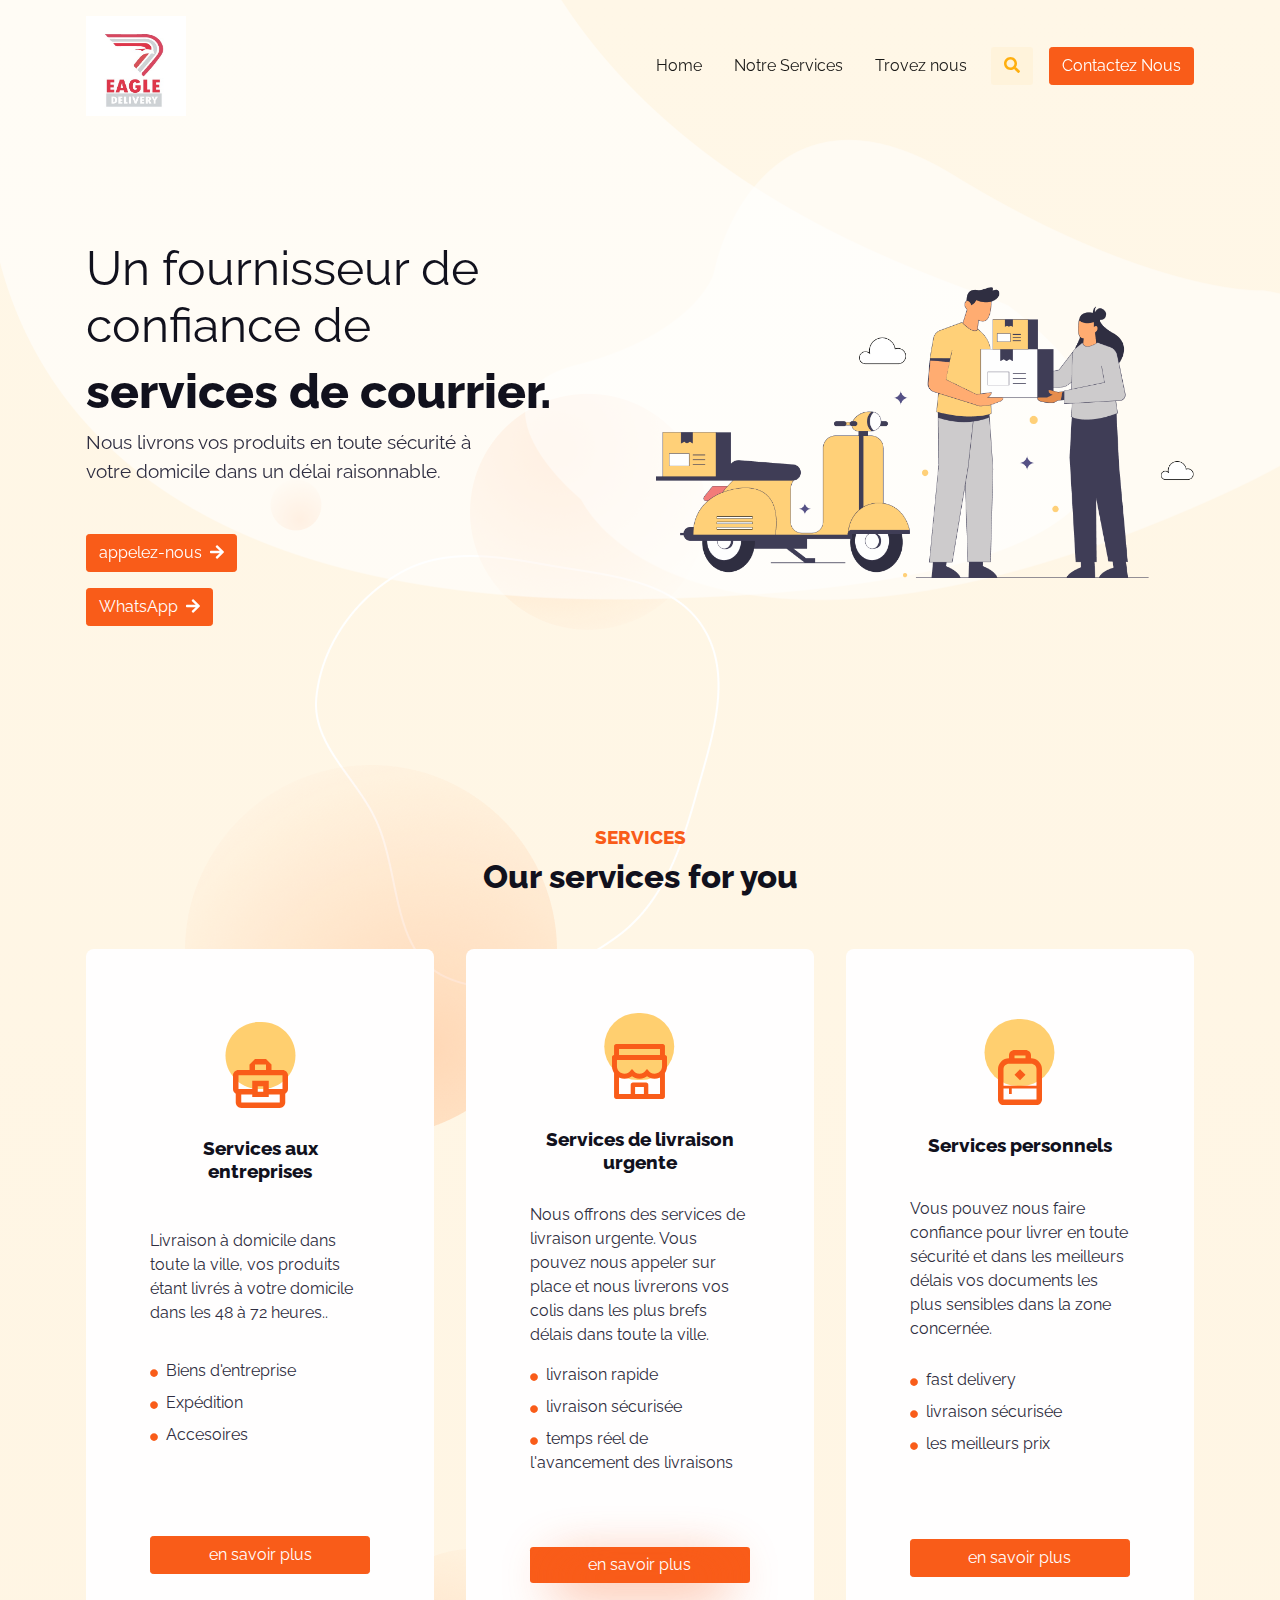
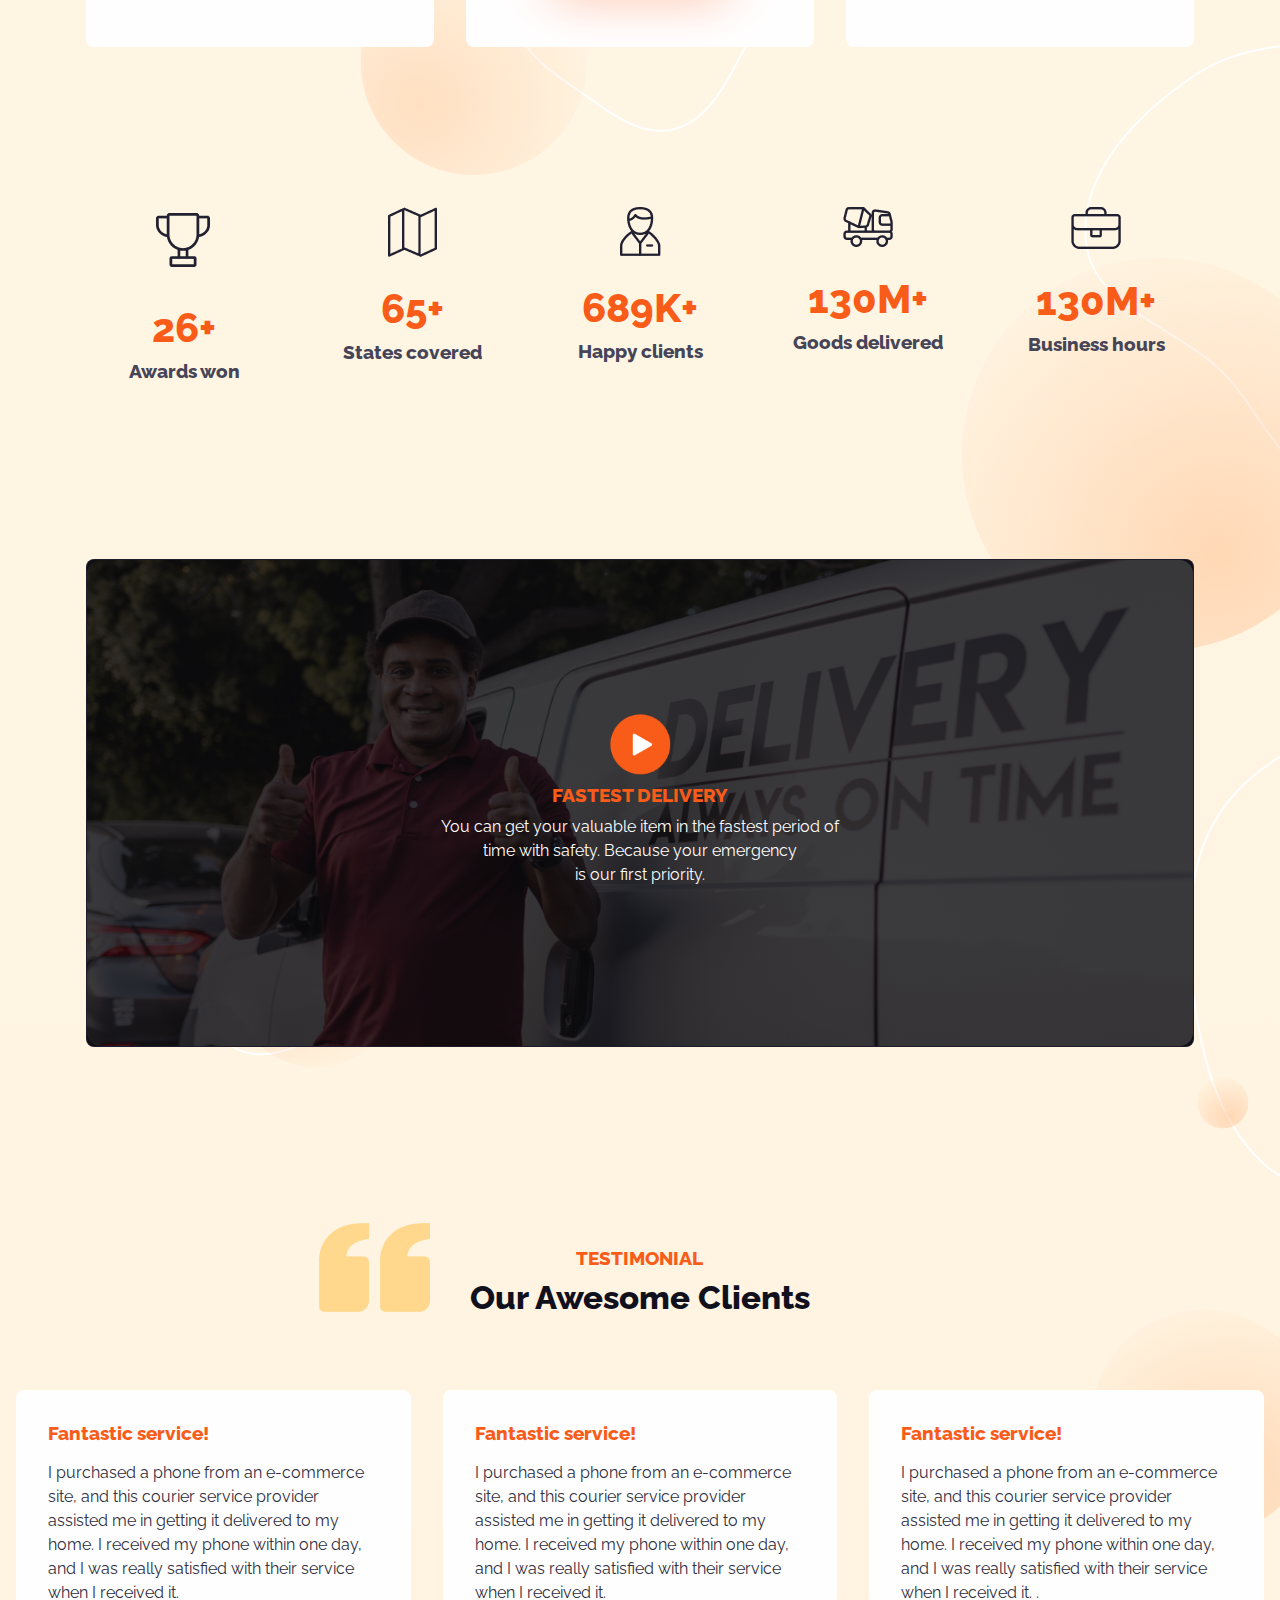
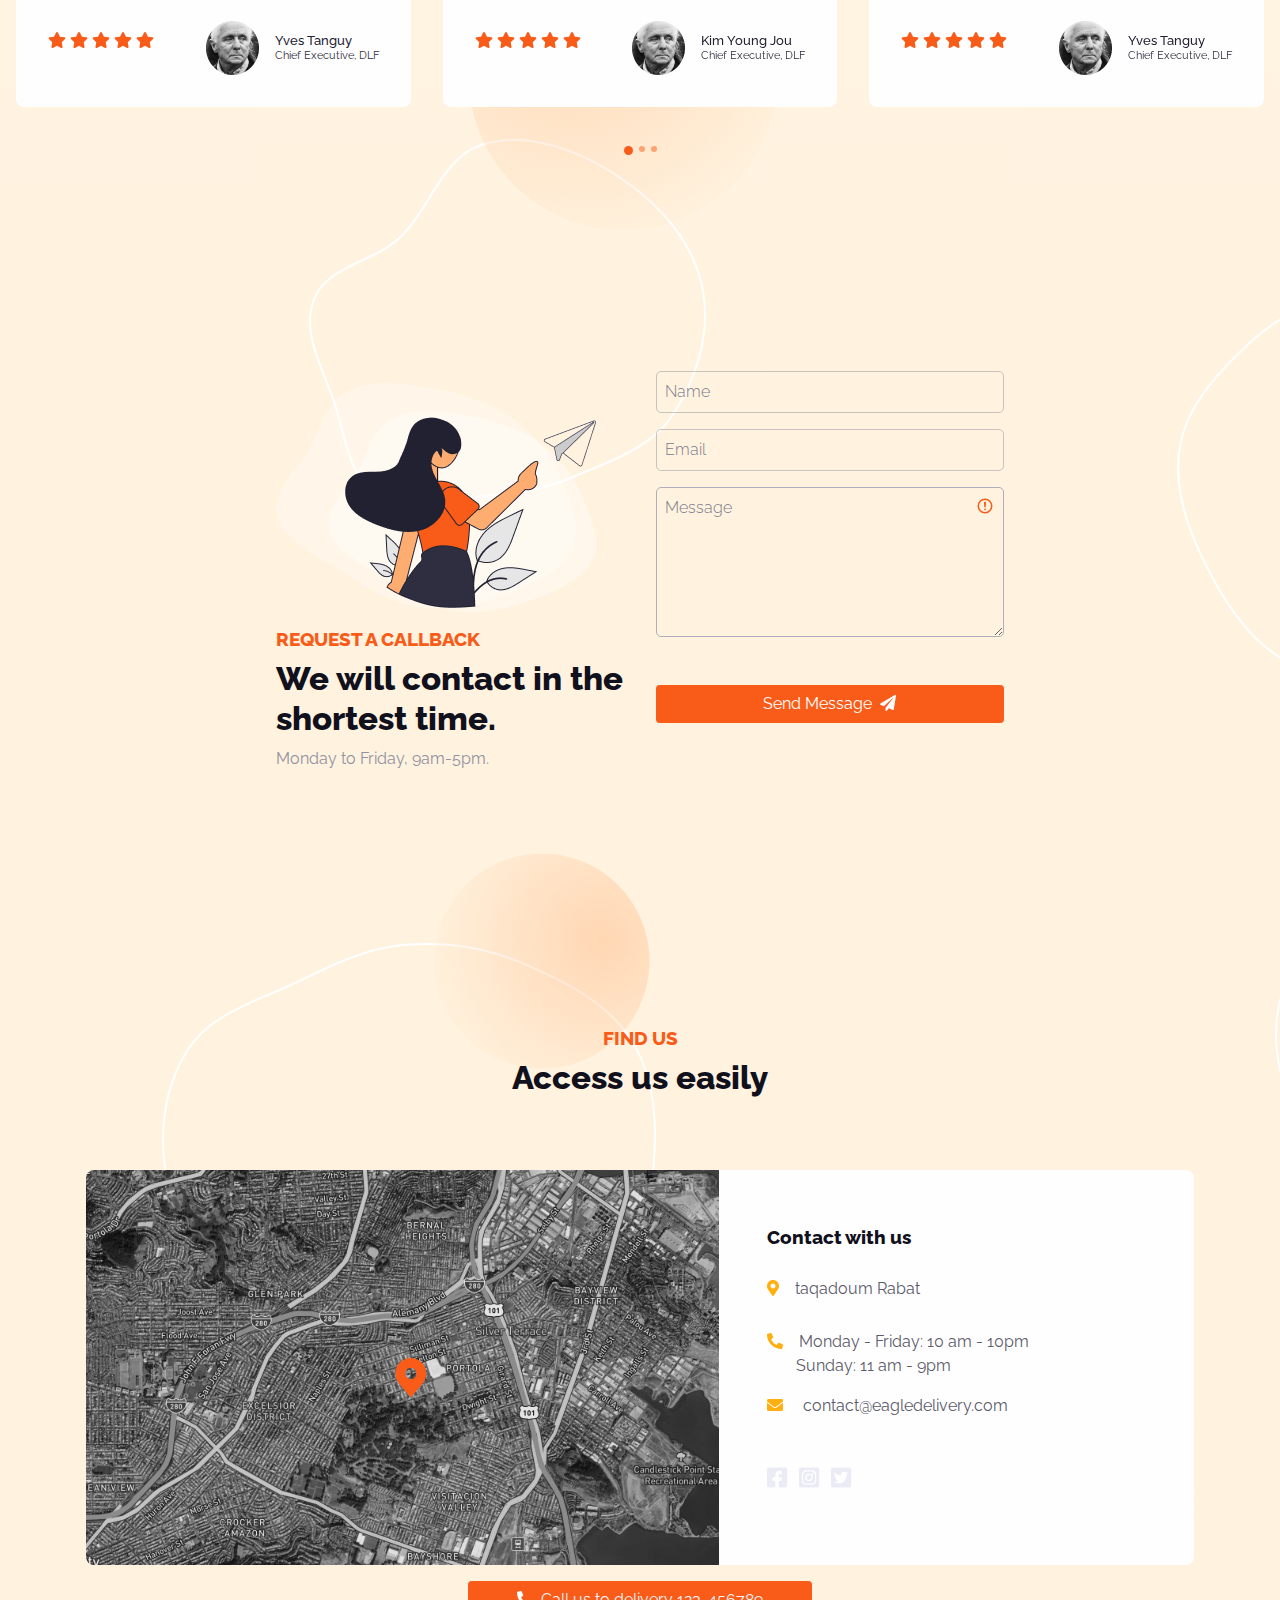
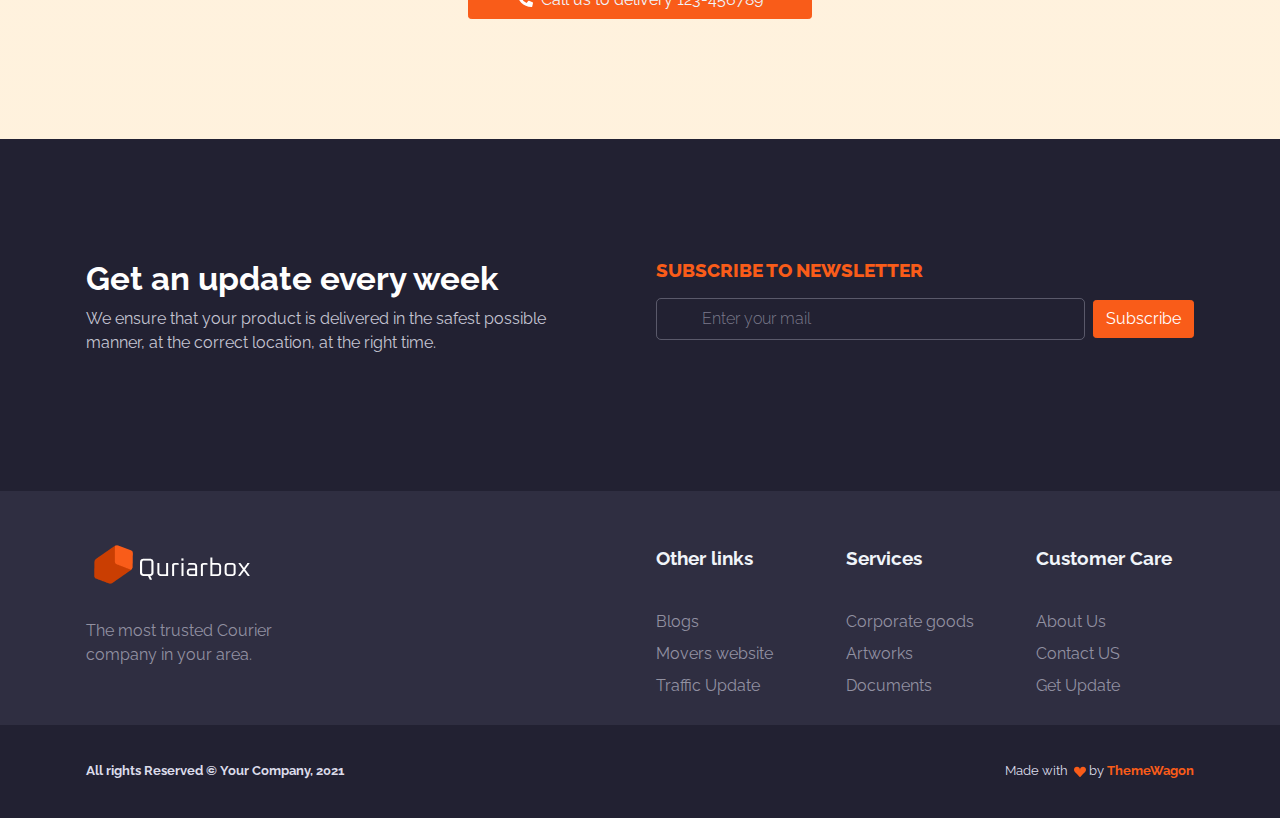
==== commit 13ee9c9a: "upadeted" ====
--- a/index.html
+++ b/index.html
@@ -40,13 +40,13 @@
     <!-- ===============================================-->
     <main class="main" id="top">
       <nav class="navbar navbar-expand-lg navbar-light fixed-top py-3 d-block" data-navbar-on-scroll="data-navbar-on-scroll">
-        <div class="container"><a class="navbar-brand" href="index.html"><img src="assets/img/gallery/logo.png" height="45" alt="logo" /></a>
+        <div class="container"><a class="navbar-brand" href="index.html"><img class="logo1" src="assets/img/WhatsApp Image 2022-08-20 at 5.42.24 PM.jpeg" alt="logo" /></a>
           <button class="navbar-toggler" type="button" data-bs-toggle="collapse" data-bs-target="#navbarSupportedContent" aria-controls="navbarSupportedContent" aria-expanded="false" aria-label="Toggle navigation"><span class="navbar-toggler-icon"> </span></button>
           <div class="collapse navbar-collapse border-top border-lg-0 mt-4 mt-lg-0" id="navbarSupportedContent">
             <ul class="navbar-nav ms-auto pt-2 pt-lg-0 font-base">
               <li class="nav-item px-2"><a class="nav-link" aria-current="page" href="index.html">Home</a></li>
-              <li class="nav-item px-2"><a class="nav-link" href="#services">Our Services</a></li>
-              <li class="nav-item px-2"><a class="nav-link" href="#findUs">Find Us</a></li>
+              <li class="nav-item px-2"><a class="nav-link" href="#services">Notre Services</a></li>
+              <li class="nav-item px-2"><a class="nav-link" href="#findUs">Trovez nous</a></li>
             </ul>
             <div class="dropdown d-none d-lg-block">
               <button class="btn bg-soft-warning ms-2" id="dropdownMenuButton1" type="submit" data-bs-toggle="dropdown" aria-expanded="false"><i class="fas fa-search text-warning"></i></button>
@@ -55,7 +55,7 @@
                   <input class="form-control border-200" type="search" placeholder="Search" aria-label="Search" style="background:#FDF1DF;" />
                 </form>
               </div>
-            </div><a class="btn btn-primary order-1 order-lg-0 ms-lg-3" href="#!">Contact Us</a>
+            </div><a class="btn btn-primary order-1 order-lg-0 ms-lg-3" href="#contact">Contactez Nous</a>
             <form class="d-flex my-3 d-block d-lg-none">
               <input class="form-control me-2 border-200 bg-light" type="search" placeholder="Search" aria-label="Search" />
               <button class="btn btn-outline-primary" type="submit">Search</button>
@@ -74,7 +74,7 @@
             <div class="col-md-75 col-xl-6 col-xxl-5 text-md-start text-center py-8">
               <h1 class="fw-normal fs-6 fs-xxl-7">Un fournisseur de confiance de </h1>
               <h1 class="fw-bolder fs-6 fs-xxl-7 mb-2">services de courrier.</h1>
-              <p class="fs-1 mb-5">Nous livrons vos produits en toute sécurité à <br />votre domicile dans un délai raisonnable. </p><a class="btn btn-primary me-2" href="#!" role="button">appelez-nous<i class="fas fa-arrow-right ms-2"></i></a>
+              <p class="fs-1 mb-5">Nous livrons vos produits en toute sécurité à <br />votre domicile dans un délai raisonnable. </p><a class="btn btn-primary me-2" href="tel:+212618190573" role="button">appelez-nous<i class="fas fa-arrow-right ms-2"></i></a> </p><a class="btn btn-primary me-2" href="https://wa.me/+212618190573" role="button">WhatsApp<i class="fas fa-arrow-right ms-2"></i></a>
             </div>
           </div>
         </div>
@@ -110,7 +110,7 @@
                   </ul>
                   <div class="text-center my-5">
                     <div class="d-grid">
-                      <button class="btn btn-outline-danger" type="submit">en savoir plus </button>
+                      <a class="btn btn-danger" href="#contact">en savoir plus </a>
                     </div>
                   </div>
                 </div>
@@ -133,7 +133,7 @@
                   </ul>
                   <div class="text-center my-5">
                     <div class="d-grid">
-                      <button class="btn btn-danger hover-top btn-glow border-0" type="submit">en savoir plus</button>
+                      <a class="btn btn-danger hover-top btn-glow border-0" href="#contact">en savoir plus</a>
                     </div>
                   </div>
                 </div>
@@ -156,7 +156,7 @@
                   </ul>
                   <div class="text-center my-5">
                     <div class="d-grid">
-                      <button class="btn btn-outline-danger" type="submit">en savoir plus</button>
+                      <a class="btn btn-danger" href="#contact">en savoir plus</a>
                     </div>
                   </div>
                 </div>
@@ -466,7 +466,7 @@
       <!-- <section> begin ============================-->
       <section>
 
-        <div class="container">
+        <div class="container" id="contact">
           <div class="row justify-content-center">
             <div class="col-md-6 col-lg-5 col-xl-4"><img src="assets/img/illustrations/callback.png" alt="..." />
               <h5 class="text-danger">REQUEST A CALLBACK</h5>
@@ -520,9 +520,9 @@
                   <div class="col-md-6 col-lg-5 d-flex flex-center">
                     <div class="card-body">
                       <h5>Contact with us</h5>
-                      <p class="text-700 my-4"> <i class="fas fa-map-marker-alt text-warning me-3"></i><span>2277 Lorem Ave, San Diego, CA 22553</span></p>
+                      <p class="text-700 my-4"> <i class="fas fa-map-marker-alt text-warning me-3"></i><span>taqadoum Rabat</span></p>
                       <p><i class="fas fa-phone-alt text-warning me-3"></i><span class="text-700">Monday - Friday: 10 am - 10pm<br/><span class="ps-4">Sunday: 11 am - 9pm  </span></span></p>
-                      <p><i class="fas fa-envelope text-warning me-3"> </i><a class="text-700" href="mailto:vctung@outlook.com"> info@quriarbox.com</a></p>
+                      <p><i class="fas fa-envelope text-warning me-3"> </i><a class="text-700" href="mailto:vctung@outlook.com"> contact@eagledelivery.com</a></p>
                       <ul class="list-unstyled list-inline mt-5">
                         <li class="list-inline-item"><a class="text-decoration-none" href="#!"><i class="fab fa-facebook-square fs-2"></i></a></li>
                         <li class="list-inline-item"><a class="text-decoration-none" href="#!"><i class="fab fa-instagram-square fs-2"></i></a></li>
--- a/assets/css/theme.css
+++ b/assets/css/theme.css
@@ -18471,3 +18471,7 @@
 -----------------------------------------------*/
 
 /*# sourceMappingURL=theme.css.map */
+.logo1{
+    width: 100px;
+    height: 100Px;
+}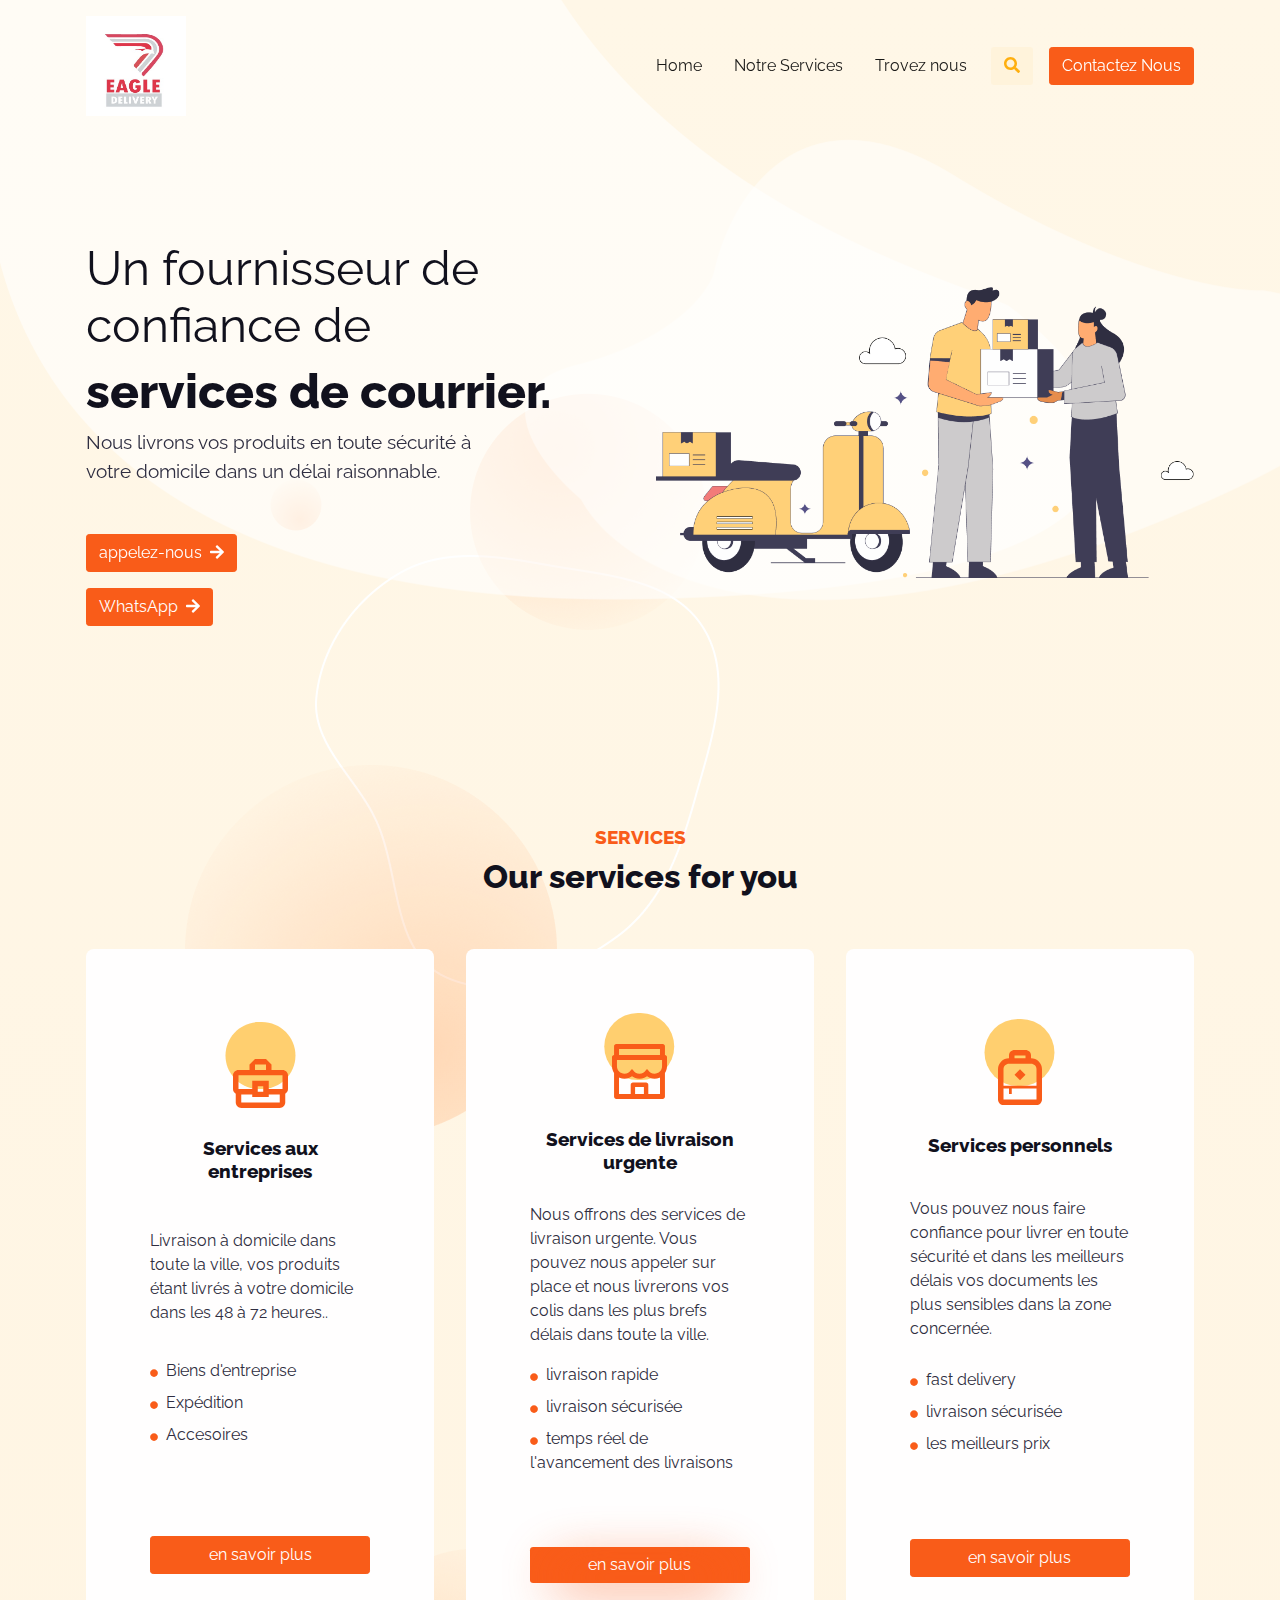
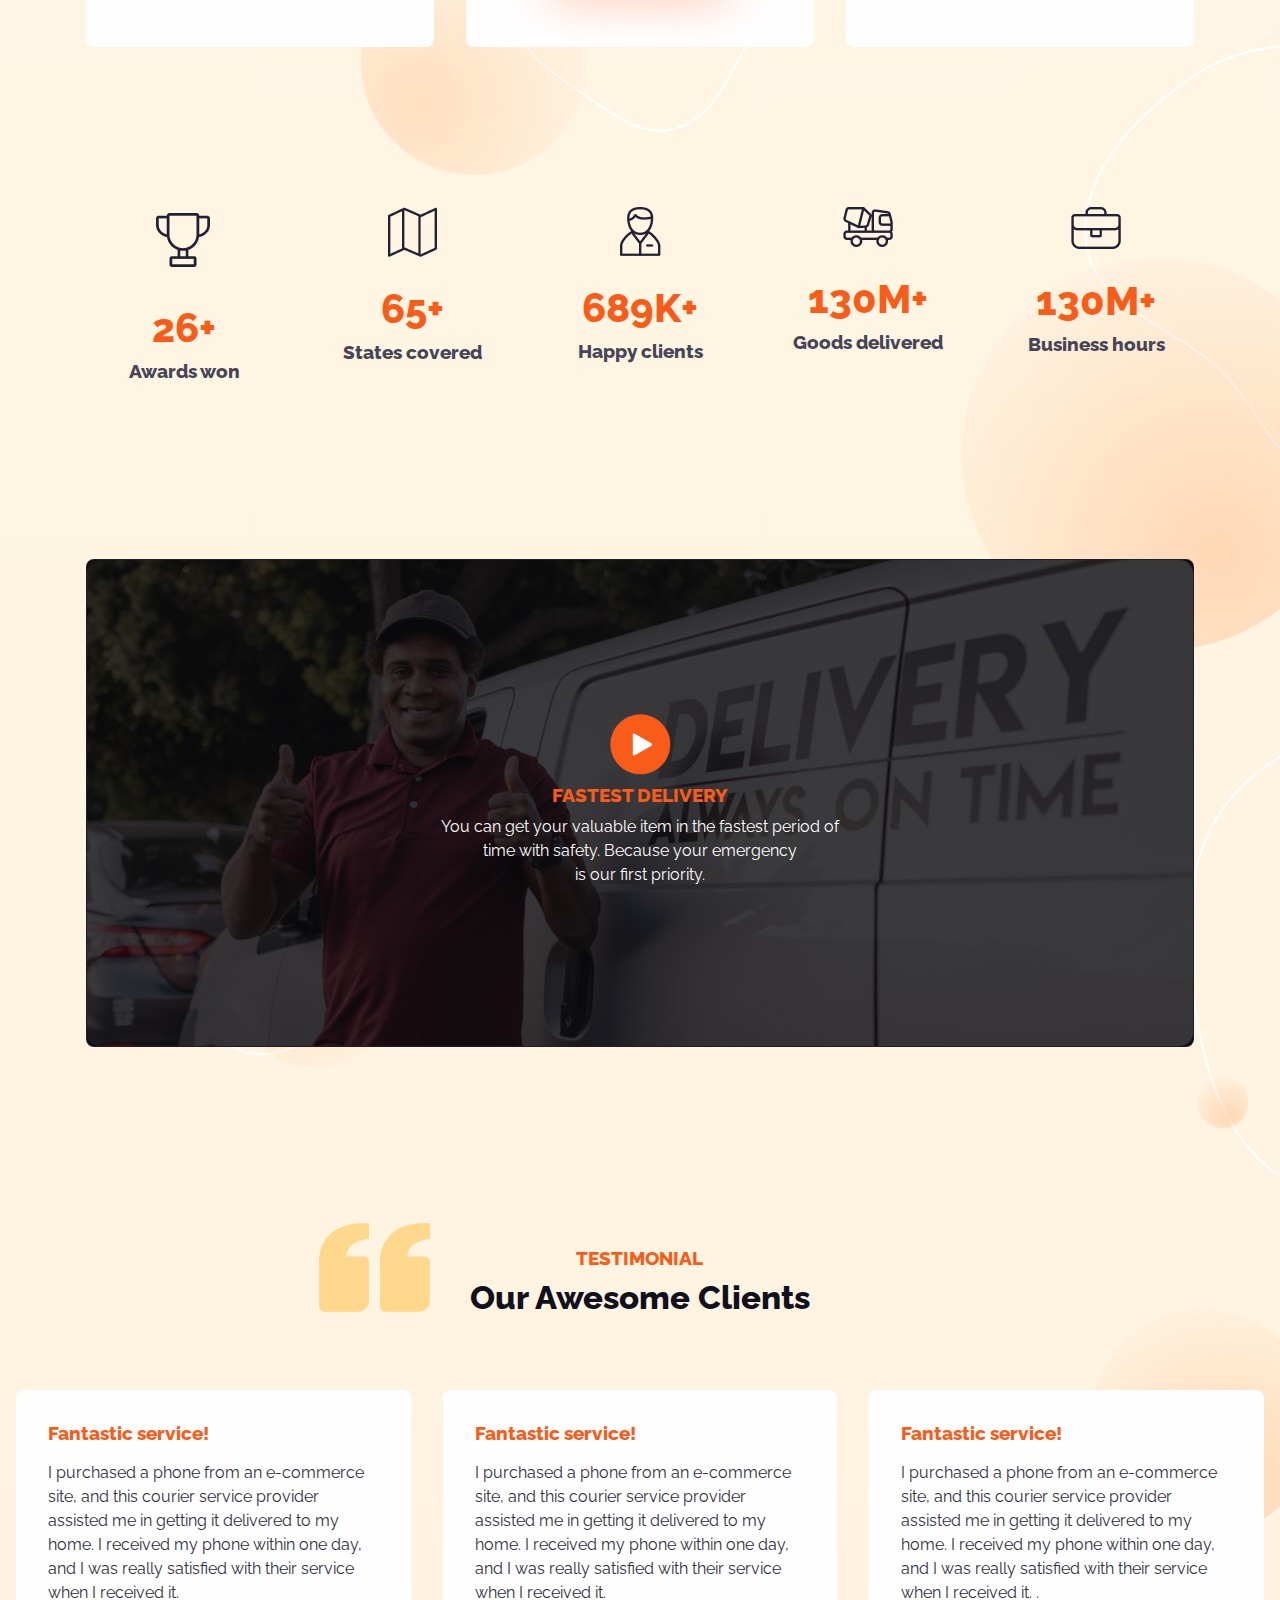
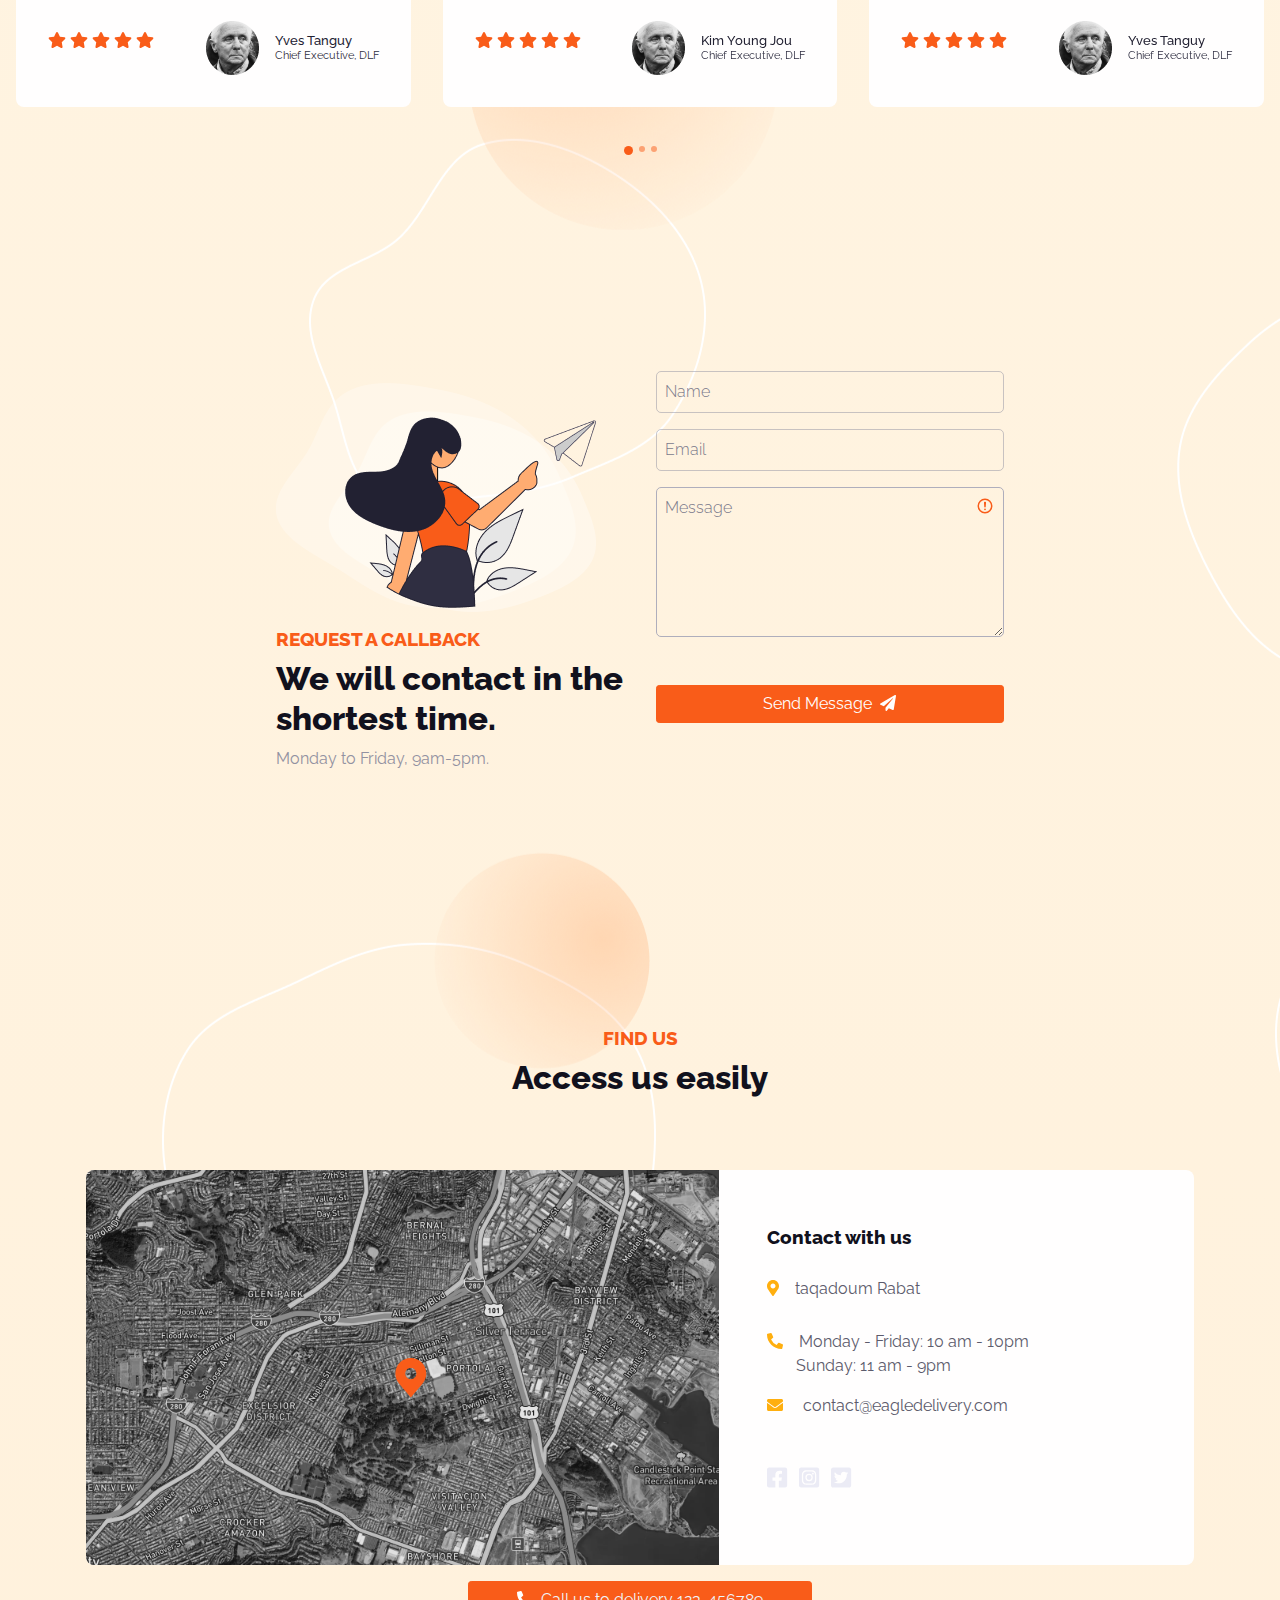
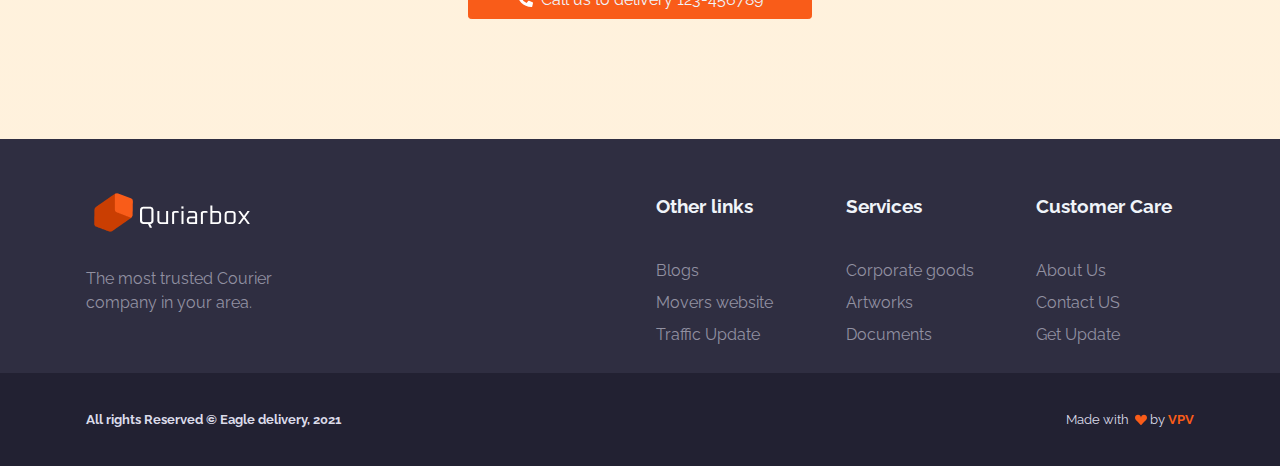
==== commit 70888a9f: "Update index.html" ====
--- a/index.html
+++ b/index.html
@@ -533,49 +533,23 @@
                 </div>
               </div>
               <div class="text-center">
-                <button class="btn btn-primary px-5" type="submit"><i class="fas fa-phone-alt me-2"></i><a class="text-light" href="tel:123-456789">Call us to delivery 123-456789</a></button>
-              </div>
-            </div>
-          </div>
-        </div>
-        <!-- end of .container-->
-
-      </section>
-      <!-- <section> close ============================-->
-      <!-- ============================================-->
-
-
-
-
-      <!-- ============================================-->
-      <!-- <section> begin ============================-->
-      <section class="bg-1000">
-
-        <div class="container">
-          <div class="row">
-            <div class="col-lg-6">
-              <h2 class="fw-bold text-white">Get an update every week</h2>
-              <p class="text-300">We ensure that your product is delivered in the safest possible<br />manner, at the correct location, at the right time.</p>
-            </div>
-            <div class="col-lg-6">
-              <h5 class="text-primary mb-3">SUBSCRIBE TO NEWSLETTER </h5>
-              <form class="row gx-2 gy-2 align-items-center">
-                <div class="col">
-                  <div class="input-group-icon">
-                    <label class="visually-hidden" for="inputEmailCta">Address</label>
-                    <input class="form-control input-box form-quriar-control text-light" id="inputEmailCta" type="email" placeholder="Enter your mail" />
-                  </div>
-                </div>
-                <div class="d-grid gap-3 col-sm-auto">
-                  <button class="btn btn-danger" type="submit">Subscribe</button>
-                </div>
-              </form>
-            </div>
-          </div>
-        </div>
-        <!-- end of .container-->
-
-      </section>
+                <button class="btn btn-primary px-5" type="submit"><i class="fas fa-phone-alt me-2"></i><a class="text-light" href="tel:+212618190573">Call us to delivery 123-456789</a></button>
+              </div>
+            </div>
+          </div>
+        </div>
+        <!-- end of .container-->
+
+      </section>
+      <!-- <section> close ============================-->
+      <!-- ============================================-->
+
+
+
+
+      <!-- ============================================-->
+      <!-- <section> begin ============================-->
+
       <!-- <section> close ============================-->
       <!-- ============================================-->
 
@@ -633,13 +607,13 @@
         <div class="container">
           <div class="row justify-content-md-between justify-content-evenly py-4">
             <div class="col-12 col-sm-8 col-md-6 col-lg-auto text-center text-md-start">
-              <p class="fs--1 my-2 fw-bold text-200">All rights Reserved &copy; Your Company, 2021</p>
+              <p class="fs--1 my-2 fw-bold text-200">All rights Reserved &copy; Eagle delivery, 2021</p>
             </div>
             <div class="col-12 col-sm-8 col-md-6">
               <p class="fs--1 my-2 text-center text-md-end text-200"> Made with&nbsp;
                 <svg class="bi bi-suit-heart-fill" xmlns="http://www.w3.org/2000/svg" width="12" height="12" fill="#F95C19" viewBox="0 0 16 16">
                   <path d="M4 1c2.21 0 4 1.755 4 3.92C8 2.755 9.79 1 12 1s4 1.755 4 3.92c0 3.263-3.234 4.414-7.608 9.608a.513.513 0 0 1-.784 0C3.234 9.334 0 8.183 0 4.92 0 2.755 1.79 1 4 1z"></path>
-                </svg>&nbsp;by&nbsp;<a class="fw-bold text-primary" href="https://themewagon.com/" target="_blank">ThemeWagon </a>
+                </svg>&nbsp;by&nbsp;<a class="fw-bold text-primary" href="https://virtualprovision.ma/" target="_blank">VPV </a>
               </p>
             </div>
           </div>
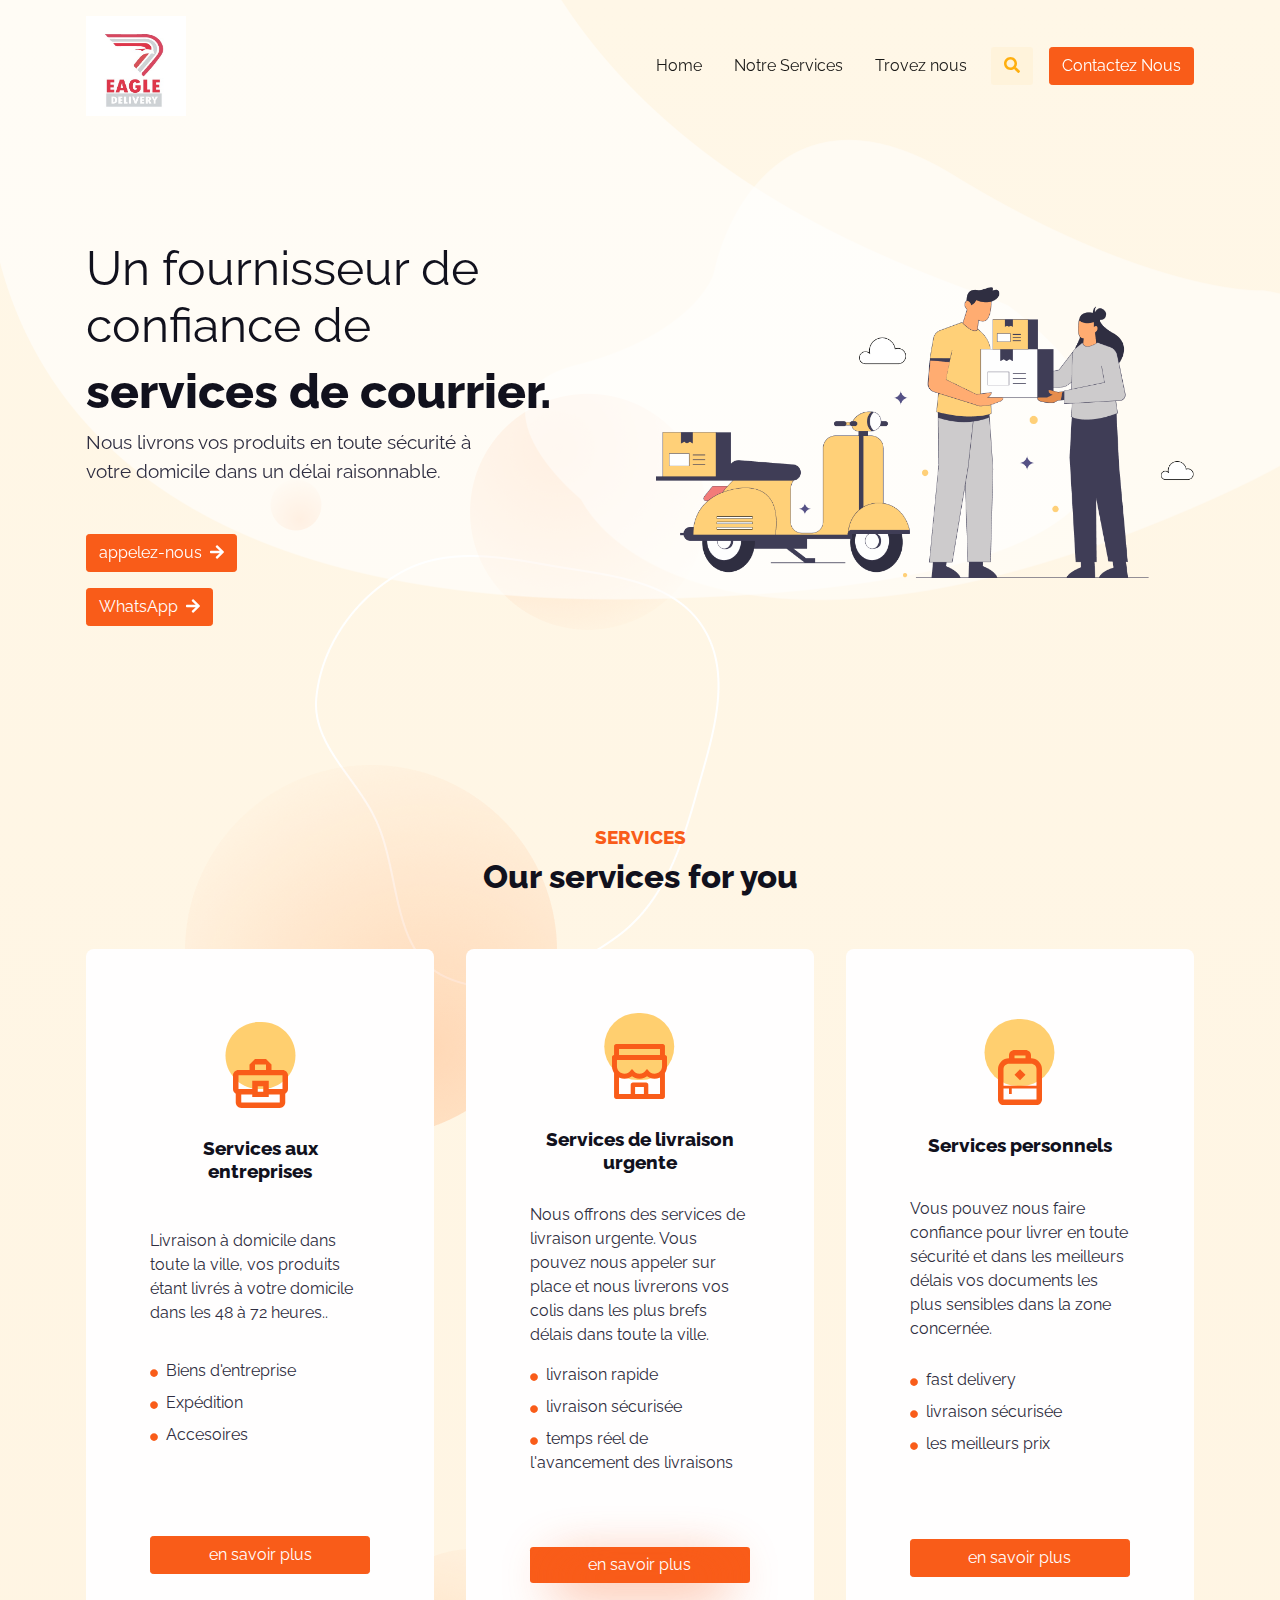
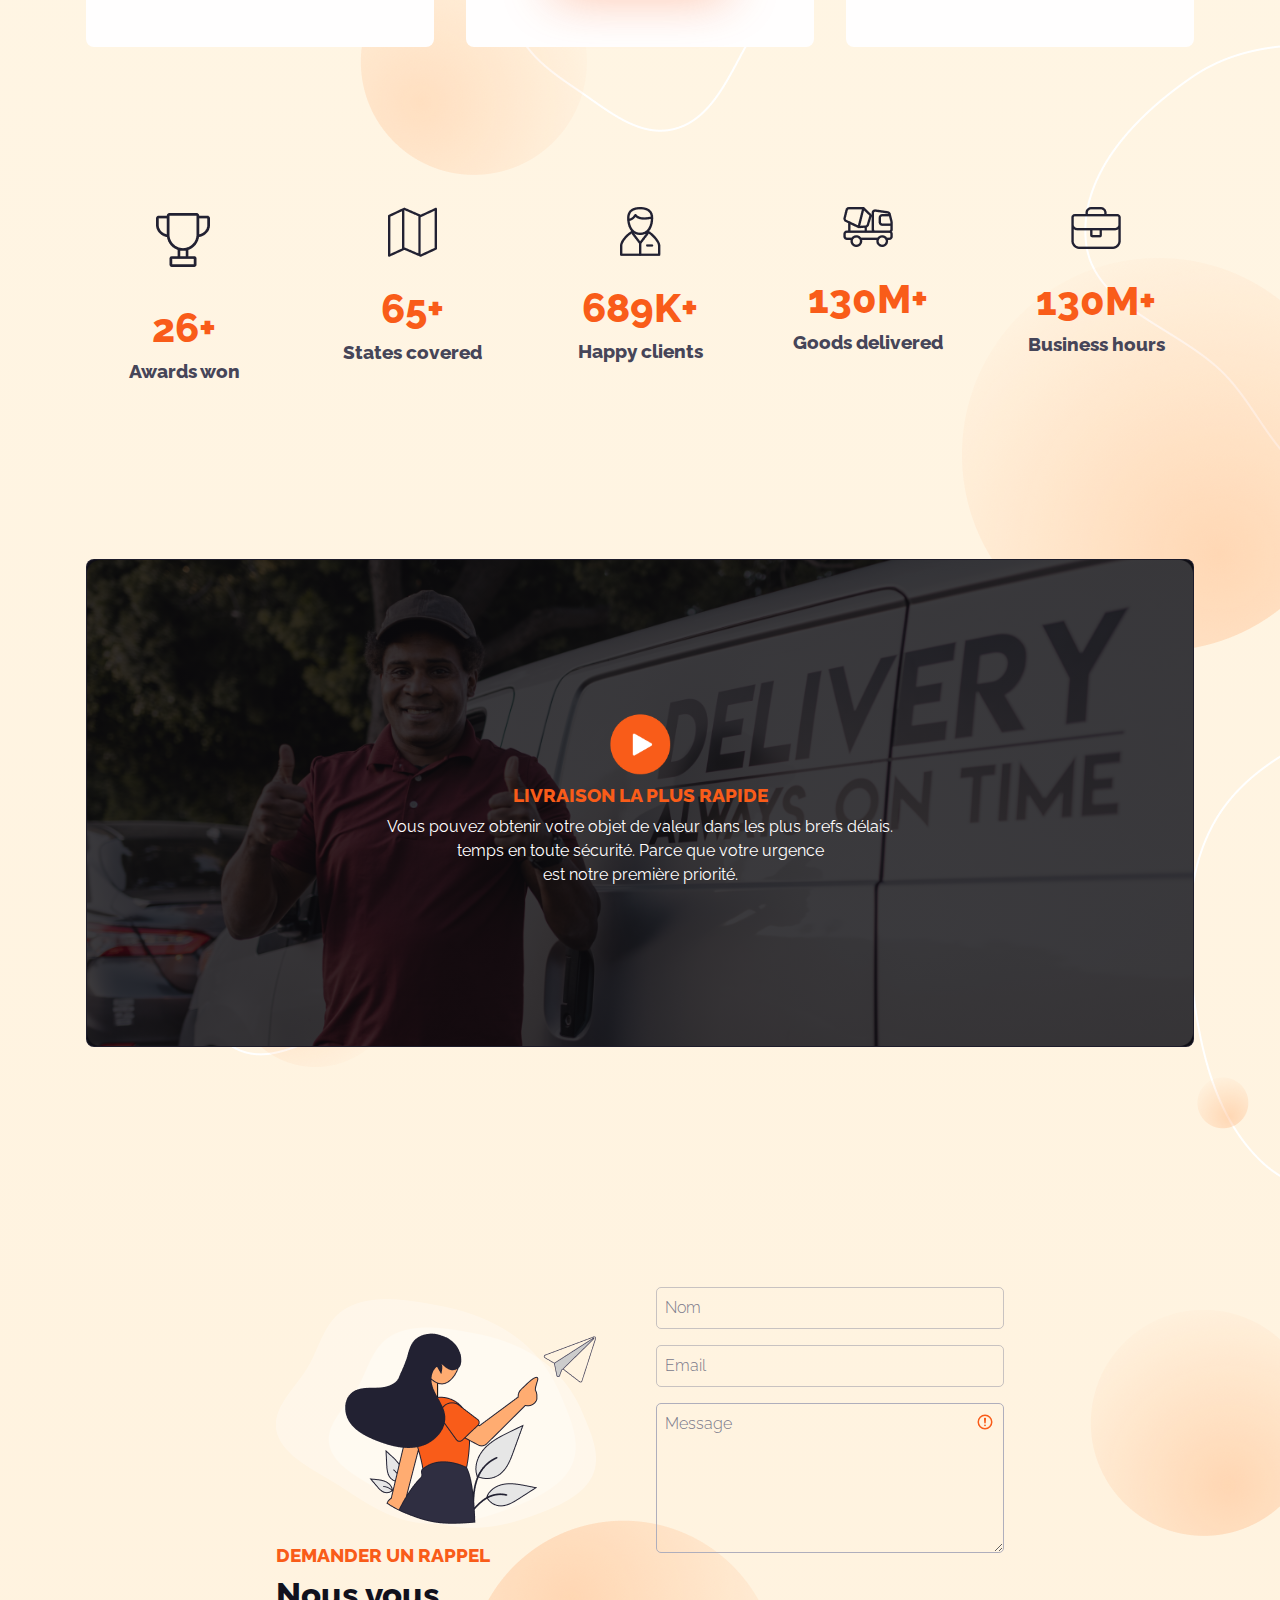
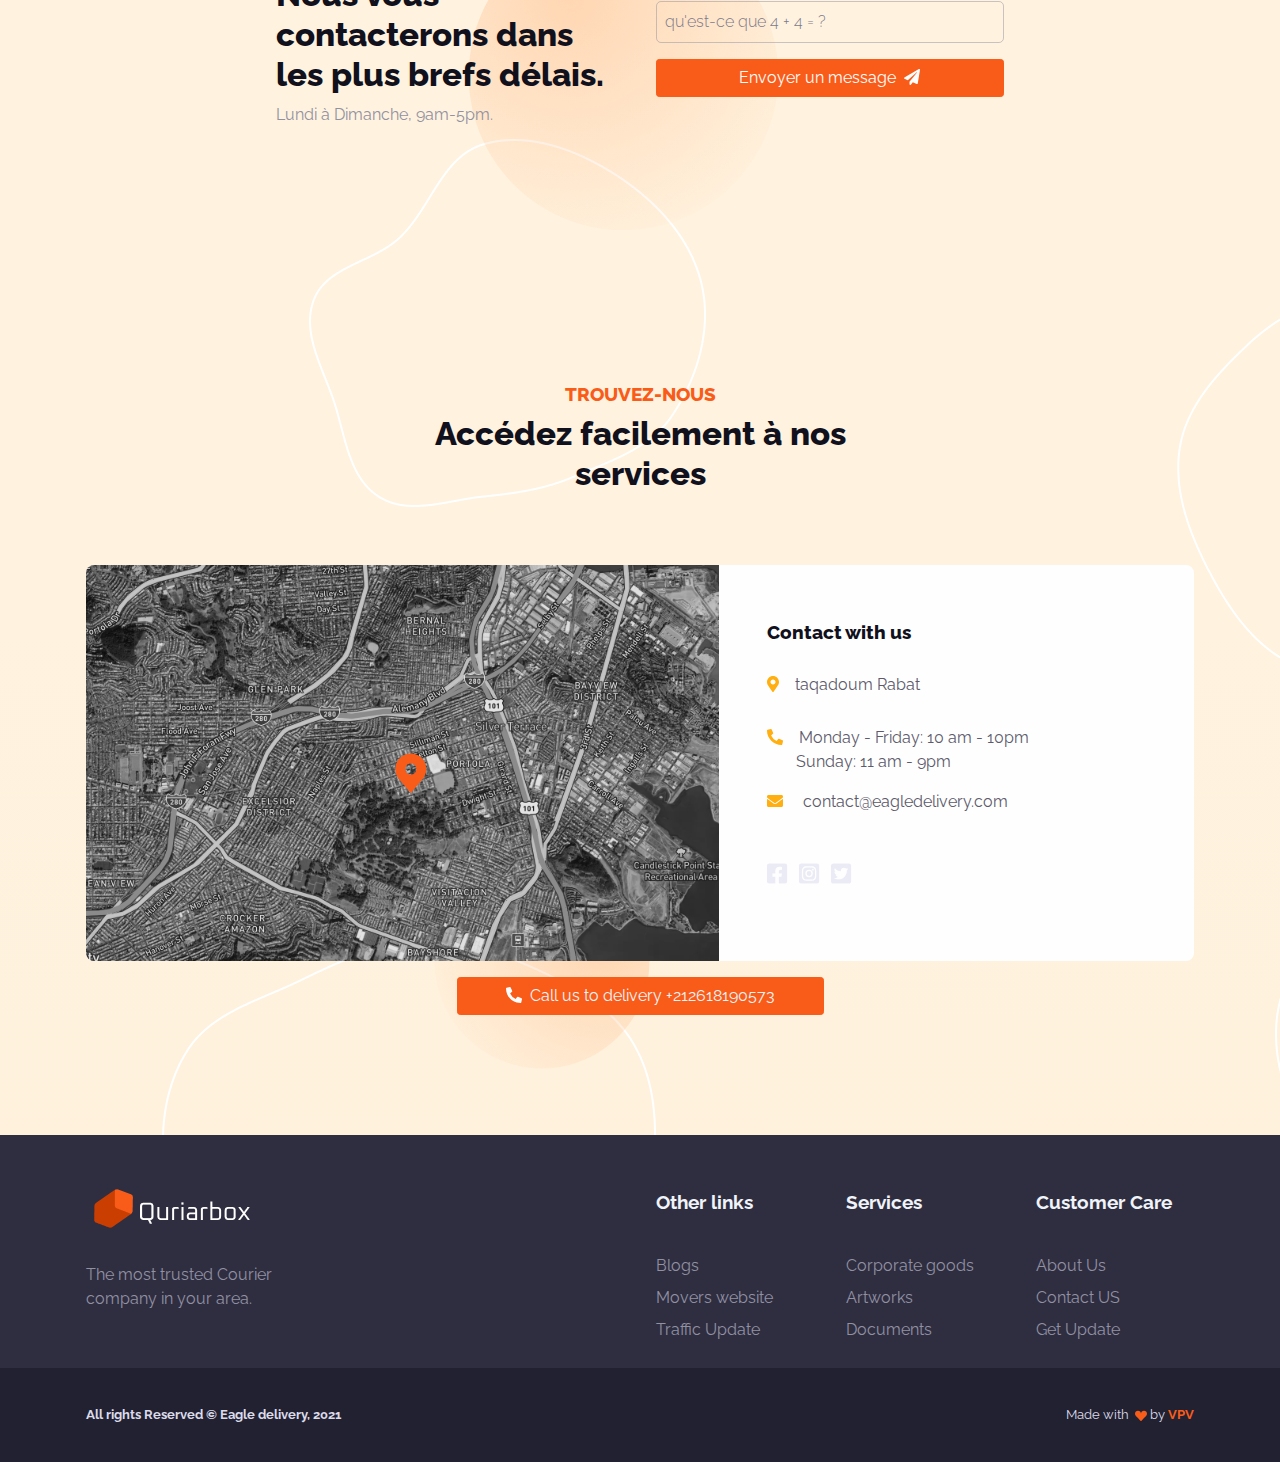
==== commit 89999acb: "Update index.html" ====
--- a/index.html
+++ b/index.html
@@ -229,8 +229,8 @@
             <div class="col-12">
               <div class="card bg-dark text-white py-4 py-sm-0"><img class="w-100" src="assets/img/gallery/video.png" alt="video" />
                 <div class="card-img-overlay bg-dark-gradient d-flex flex-column flex-center"><img src="assets/img/icons/play.png" width="80" alt="play" />
-                  <h5 class="text-primary">FASTEST DELIVERY</h5>
-                  <p class="text-center">You can get your valuable item in the fastest period of<br class="d-none d-sm-block" />time with safety. Because your emergency<br class="d-none d-sm-block" />is our first priority.</p><a class="stretched-link" href="#" data-bs-toggle="modal" data-bs-target="#exampleModal"></a>
+                  <h5 class="text-primary">LIVRAISON LA PLUS RAPIDE</h5>
+                  <p class="text-center">Vous pouvez obtenir votre objet de valeur dans les plus brefs délais.<br class="d-none d-sm-block" />temps en toute sécurité. Parce que votre urgence<br class="d-none d-sm-block" />est notre première priorité.</p><a class="stretched-link" href="#" data-bs-toggle="modal" data-bs-target="#exampleModal"></a>
                   <div class="modal fade" id="exampleModal" tabindex="-1" aria-labelledby="exampleModalLabel" aria-hidden="true">
                     <div class="modal-dialog modal-lg modal-dialog-centered">
                       <div class="modal-content overflow-hidden">
@@ -261,201 +261,6 @@
 
       <!-- ============================================-->
       <!-- <section> begin ============================-->
-      <section class="py-7">
-
-        <div class="container-fluid">
-          <div class="row flex-center">
-            <div class="bg-holder bg-size" style="background-image:url(assets/img/gallery/quote.png);background-position:top;background-size:auto;margin-left:-270px;margin-top:-45px;">
-            </div>
-            <!--/.bg-holder-->
-
-            <div class="col-md-8 col-lg-5 text-center">
-              <h5 class="text-danger">TESTIMONIAL</h5>
-              <h2>Our Awesome Clients</h2>
-            </div>
-          </div>
-          <div class="carousel slide pt-6" id="carouselExampleDark" data-bs-ride="carousel">
-            <div class="carousel-inner">
-              <div class="carousel-item active" data-bs-interval="10000">
-                <div class="row h-100">
-                  <div class="col-md-4 mb-3 mb-md-0">
-                    <div class="card h-100 card-span p-3">
-                      <div class="card-body">
-                        <h5 class="mb-0 text-primary">Fantastic service!</h5>
-                        <p class="card-text pt-3">I purchased a phone from an e-commerce site, and this courier service provider assisted me in getting it delivered to my home. I received my phone within one day, and I was really satisfied with their service when I received it. </p>
-                        <div class="d-xl-flex justify-content-between align-items-center">
-                          <div class="d-flex align-items-center mb-3"><i class="fas fa-star text-primary me-1"></i><i class="fas fa-star text-primary me-1"></i><i class="fas fa-star text-primary me-1"></i><i class="fas fa-star text-primary me-1"></i><i class="fas fa-star text-primary me-1"></i></div>
-                          <div class="d-flex align-items-center"><img class="img-fluid" src="assets/img/icons/avatar.png" alt="" />
-                            <div class="flex-1 ms-3">
-                              <h6 class="mb-0 fs--1 text-1000 fw-medium">Yves Tanguy</h6>
-                              <p class="fs--2 fw-normal mb-0">Chief Executive, DLF</p>
-                            </div>
-                          </div>
-                        </div>
-                      </div>
-                    </div>
-                  </div>
-                  <div class="col-md-4 mb-3 mb-md-0">
-                    <div class="card h-100 card-span p-3">
-                      <div class="card-body">
-                        <h5 class="mb-0 text-primary">Fantastic service!</h5>
-                        <p class="card-text pt-3">I purchased a phone from an e-commerce site, and this courier service provider assisted me in getting it delivered to my home. I received my phone within one day, and I was really satisfied with their service when I received it.</p>
-                        <div class="d-xl-flex justify-content-between align-items-center">
-                          <div class="d-flex align-items-center mb-3"><i class="fas fa-star text-primary me-1"></i><i class="fas fa-star text-primary me-1"></i><i class="fas fa-star text-primary me-1"></i><i class="fas fa-star text-primary me-1"></i><i class="fas fa-star text-primary me-1"></i></div>
-                          <div class="d-flex align-items-center"><img class="img-fluid" src="assets/img/icons/avatar.png" alt="" />
-                            <div class="flex-1 ms-3">
-                              <h6 class="mb-0 fs--1 text-1000 fw-medium">Kim Young Jou</h6>
-                              <p class="fs--2 fw-normal mb-0">Chief Executive, DLF</p>
-                            </div>
-                          </div>
-                        </div>
-                      </div>
-                    </div>
-                  </div>
-                  <div class="col-md-4 mb-3 mb-md-0">
-                    <div class="card h-100 card-span p-3">
-                      <div class="card-body">
-                        <h5 class="mb-0 text-primary">Fantastic service!</h5>
-                        <p class="card-text pt-3">I purchased a phone from an e-commerce site, and this courier service provider assisted me in getting it delivered to my home. I received my phone within one day, and I was really satisfied with their service when I received it. .</p>
-                        <div class="d-xl-flex justify-content-between align-items-center">
-                          <div class="d-flex align-items-center mb-3"><i class="fas fa-star text-primary me-1"></i><i class="fas fa-star text-primary me-1"></i><i class="fas fa-star text-primary me-1"></i><i class="fas fa-star text-primary me-1"></i><i class="fas fa-star text-primary me-1"></i></div>
-                          <div class="d-flex align-items-center"><img class="img-fluid" src="assets/img/icons/avatar.png" alt="" />
-                            <div class="flex-1 ms-3">
-                              <h6 class="mb-0 fs--1 text-1000 fw-medium">Yves Tanguy</h6>
-                              <p class="fs--2 fw-normal mb-0">Chief Executive, DLF</p>
-                            </div>
-                          </div>
-                        </div>
-                      </div>
-                    </div>
-                  </div>
-                </div>
-              </div>
-              <div class="carousel-item" data-bs-interval="2000">
-                <div class="row h-100">
-                  <div class="col-md-4 mb-3 mb-md-0">
-                    <div class="card h-100 card-span p-3">
-                      <div class="card-body">
-                        <h5 class="mb-0 text-primary">Fantastic service!</h5>
-                        <p class="card-text pt-3">I purchased a phone from an e-commerce site, and this courier service provider assisted me in getting it delivered to my home. I received my phone within one day, and I was really satisfied with their service when I received it. </p>
-                        <div class="d-xl-flex justify-content-between align-items-center">
-                          <div class="d-flex align-items-center mb-3"><i class="fas fa-star text-primary me-1"></i><i class="fas fa-star text-primary me-1"></i><i class="fas fa-star text-primary me-1"></i><i class="fas fa-star text-primary me-1"></i><i class="fas fa-star text-primary me-1"></i></div>
-                          <div class="d-flex align-items-center"><img class="img-fluid" src="assets/img/icons/avatar.png" alt="" />
-                            <div class="flex-1 ms-3">
-                              <h6 class="mb-0 fs--1 text-1000 fw-medium">Yves Tanguy</h6>
-                              <p class="fs--2 fw-normal mb-0">Chief Executive, DLF</p>
-                            </div>
-                          </div>
-                        </div>
-                      </div>
-                    </div>
-                  </div>
-                  <div class="col-md-4 mb-3 mb-md-0">
-                    <div class="card h-100 card-span p-3">
-                      <div class="card-body">
-                        <h5 class="mb-0 text-primary">Fantastic service!</h5>
-                        <p class="card-text pt-3">I purchased a phone from an e-commerce site, and this courier service provider assisted me in getting it delivered to my home. I received my phone within one day, and I was really satisfied with their service when I received it. </p>
-                        <div class="d-xl-flex justify-content-between align-items-center">
-                          <div class="d-flex align-items-center mb-3"><i class="fas fa-star text-primary me-1"></i><i class="fas fa-star text-primary me-1"></i><i class="fas fa-star text-primary me-1"></i><i class="fas fa-star text-primary me-1"></i><i class="fas fa-star text-primary me-1"></i></div>
-                          <div class="d-flex align-items-center"><img class="img-fluid" src="assets/img/icons/avatar.png" alt="" />
-                            <div class="flex-1 ms-3">
-                              <h6 class="mb-0 fs--1 text-1000 fw-medium">Kim Young Jou</h6>
-                              <p class="fs--2 fw-normal mb-0">Chief Executive, DLF</p>
-                            </div>
-                          </div>
-                        </div>
-                      </div>
-                    </div>
-                  </div>
-                  <div class="col-md-4 mb-3 mb-md-0">
-                    <div class="card h-100 card-span p-3">
-                      <div class="card-body">
-                        <h5 class="mb-0 text-primary">Fantastic service!</h5>
-                        <p class="card-text pt-3">I purchased a phone from an e-commerce site, and this courier service provider assisted me in getting it delivered to my home. I received my phone within one day, and I was really satisfied with their service when I received it. .</p>
-                        <div class="d-xl-flex justify-content-between align-items-center">
-                          <div class="d-flex align-items-center mb-3"><i class="fas fa-star text-primary me-1"></i><i class="fas fa-star text-primary me-1"></i><i class="fas fa-star text-primary me-1"></i><i class="fas fa-star text-primary me-1"></i><i class="fas fa-star text-primary me-1"></i></div>
-                          <div class="d-flex align-items-center"><img class="img-fluid" src="assets/img/icons/avatar.png" alt="" />
-                            <div class="flex-1 ms-3">
-                              <h6 class="mb-0 fs--1 text-1000 fw-medium">Yves Tanguy</h6>
-                              <p class="fs--2 fw-normal mb-0">Chief Executive, DLF</p>
-                            </div>
-                          </div>
-                        </div>
-                      </div>
-                    </div>
-                  </div>
-                </div>
-              </div>
-              <div class="carousel-item">
-                <div class="row h-100">
-                  <div class="col-md-4 mb-3 mb-md-0">
-                    <div class="card h-100 card-span p-3">
-                      <div class="card-body">
-                        <h5 class="mb-0 text-primary">Fantastic service!</h5>
-                        <p class="card-text pt-3">I purchased a phone from an e-commerce site, and this courier service provider assisted me in getting it delivered to my home. I received my phone within one day, and I was really satisfied with their service when I received it. </p>
-                        <div class="d-xl-flex justify-content-between align-items-center">
-                          <div class="d-flex align-items-center mb-3"><i class="fas fa-star text-primary me-1"></i><i class="fas fa-star text-primary me-1"></i><i class="fas fa-star text-primary me-1"></i><i class="fas fa-star text-primary me-1"></i><i class="fas fa-star text-primary me-1"></i></div>
-                          <div class="d-flex align-items-center"><img class="img-fluid" src="assets/img/icons/avatar.png" alt="" />
-                            <div class="flex-1 ms-3">
-                              <h6 class="mb-0 fs--1 text-1000 fw-medium">Yves Tanguy</h6>
-                              <p class="fs--2 fw-normal mb-0">Chief Executive, DLF</p>
-                            </div>
-                          </div>
-                        </div>
-                      </div>
-                    </div>
-                  </div>
-                  <div class="col-md-4 mb-3 mb-md-0">
-                    <div class="card h-100 card-span p-3">
-                      <div class="card-body">
-                        <h5 class="mb-0 text-primary">Fantastic service!</h5>
-                        <p class="card-text pt-3">“I purchased a phone from an e-commerce site, and this courier service provider assisted me in getting it delivered to my home. I received my phone within one day, and I was really satisfied with their service when I received it. </p>
-                        <div class="d-xl-flex justify-content-between align-items-center">
-                          <div class="d-flex align-items-center mb-3"><i class="fas fa-star text-primary me-1"></i><i class="fas fa-star text-primary me-1"></i><i class="fas fa-star text-primary me-1"></i><i class="fas fa-star text-primary me-1"></i><i class="fas fa-star text-primary me-1"></i></div>
-                          <div class="d-flex align-items-center"><img class="img-fluid" src="assets/img/icons/avatar.png" alt="" />
-                            <div class="flex-1 ms-3">
-                              <h6 class="mb-0 fs--1 text-1000 fw-medium">Kim Young Jou</h6>
-                              <p class="fs--2 fw-normal mb-0">Chief Executive, DLF</p>
-                            </div>
-                          </div>
-                        </div>
-                      </div>
-                    </div>
-                  </div>
-                  <div class="col-md-4 mb-3 mb-md-0">
-                    <div class="card h-100 card-span p-3">
-                      <div class="card-body">
-                        <h5 class="mb-0 text-primary">Fantastic service!</h5>
-                        <p class="card-text pt-3">I purchased a phone from an e-commerce site, and this courier service provider assisted me in getting it delivered to my home. I received my phone within one day, and I was really satisfied with their service when I received it. .</p>
-                        <div class="d-xl-flex justify-content-between align-items-center">
-                          <div class="d-flex align-items-center mb-3"><i class="fas fa-star text-primary me-1"></i><i class="fas fa-star text-primary me-1"></i><i class="fas fa-star text-primary me-1"></i><i class="fas fa-star text-primary me-1"></i><i class="fas fa-star text-primary me-1"></i></div>
-                          <div class="d-flex align-items-center"><img class="img-fluid" src="assets/img/icons/avatar.png" alt="" />
-                            <div class="flex-1 ms-3">
-                              <h6 class="mb-0 fs--1 text-1000 fw-medium">Yves Tanguy</h6>
-                              <p class="fs--2 fw-normal mb-0">Chief Executive, DLF</p>
-                            </div>
-                          </div>
-                        </div>
-                      </div>
-                    </div>
-                  </div>
-                </div>
-              </div>
-            </div>
-            <div class="row px-3 px-md-0 mt-6">
-              <div class="col-12 position-relative">
-                <ol class="carousel-indicators">
-                  <li class="active" data-bs-target="#carouselExampleDark" data-bs-slide-to="0"></li>
-                  <li data-bs-target="#carouselExampleDark" data-bs-slide-to="1"></li>
-                  <li data-bs-target="#carouselExampleDark" data-bs-slide-to="2"></li>
-                </ol>
-              </div>
-            </div>
-          </div>
-        </div>
-        <!-- end of .container-->
-
-      </section>
       <!-- <section> close ============================-->
       <!-- ============================================-->
 
@@ -469,15 +274,15 @@
         <div class="container" id="contact">
           <div class="row justify-content-center">
             <div class="col-md-6 col-lg-5 col-xl-4"><img src="assets/img/illustrations/callback.png" alt="..." />
-              <h5 class="text-danger">REQUEST A CALLBACK</h5>
-              <h2>We will contact in the shortest time.</h2>
-              <p class="text-muted">Monday to Friday, 9am-5pm.</p>
+              <h5 class="text-danger">DEMANDER UN RAPPEL</h5>
+              <h2>Nous vous contacterons dans les plus brefs délais.</h2>
+              <p class="text-muted">Lundi à Dimanche, 9am-5pm.</p>
             </div>
             <div class="col-md-6 col-lg-5 col-xl-4">
               <form class="row">
                 <div class="mb-3">
                   <label class="form-label visually-hidden" for="inputName">Name</label>
-                  <input class="form-control form-quriar-control" id="inputName" type="text" placeholder="Name" />
+                  <input class="form-control form-quriar-control" id="inputName" type="text" placeholder="Nom" />
                 </div>
                 <div class="mb-3">
                   <label class="form-label visually-hidden" for="inputEmail">Another label</label>
@@ -487,8 +292,12 @@
                   <label class="form-label visually-hidden" for="validationTextarea">Message</label>
                   <textarea class="form-control form-quriar-control is-invalid border-400" id="validationTextarea" placeholder="Message" style="height: 150px" required="required"></textarea>
                 </div>
+                <div class="mb-3">
+                  <label class="form-label visually-hidden" for="inputEmail">Another label</label>
+                  <input class="form-control form-quriar-control" id="inputres" type="number" placeholder="qu'est-ce que 4 + 4 = ?" />
+                </div>
                 <div class="d-grid">
-                  <button class="btn btn-primary" type="submit">Send Message<i class="fas fa-paper-plane ms-2"></i></button>
+                  <button class="btn btn-primary" type="submit">Envoyer un message<i class="fas fa-paper-plane ms-2"></i></button>
                 </div>
               </form>
             </div>
@@ -510,8 +319,8 @@
         <div class="container">
           <div class="row justify-content-center">
             <div class="col-md-8 col-lg-5 mb-6 text-center">
-              <h5 class="text-danger">FIND US</h5>
-              <h2>Access us easily</h2>
+              <h5 class="text-danger">TROUVEZ-NOUS</h5>
+              <h2>Accédez facilement à nos services</h2>
             </div>
             <div class="col-12">
               <div class="card card-span rounded-2 mb-3">
@@ -533,7 +342,7 @@
                 </div>
               </div>
               <div class="text-center">
-                <button class="btn btn-primary px-5" type="submit"><i class="fas fa-phone-alt me-2"></i><a class="text-light" href="tel:+212618190573">Call us to delivery 123-456789</a></button>
+                <button class="btn btn-primary px-5" type="submit"><i class="fas fa-phone-alt me-2"></i><a class="text-light" href="tel:+212618190573">Call us to delivery +212618190573</a></button>
               </div>
             </div>
           </div>
